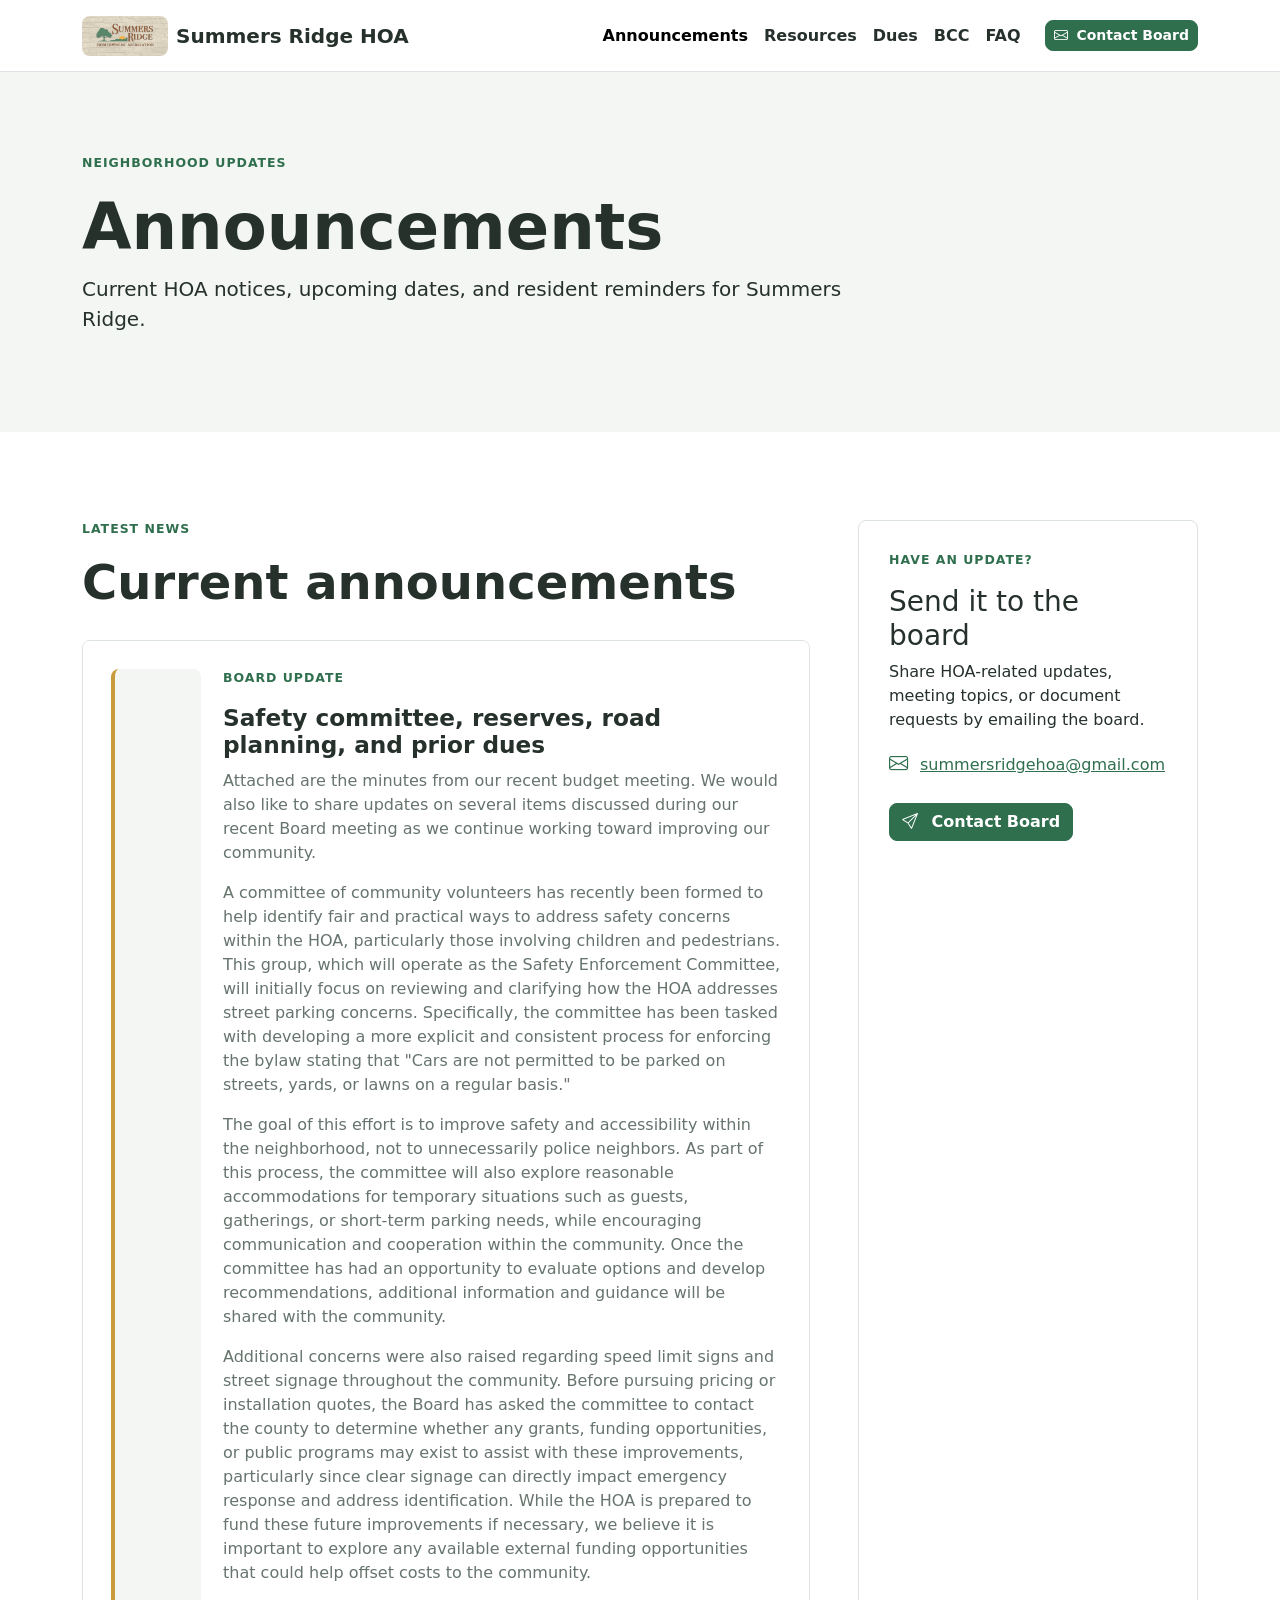
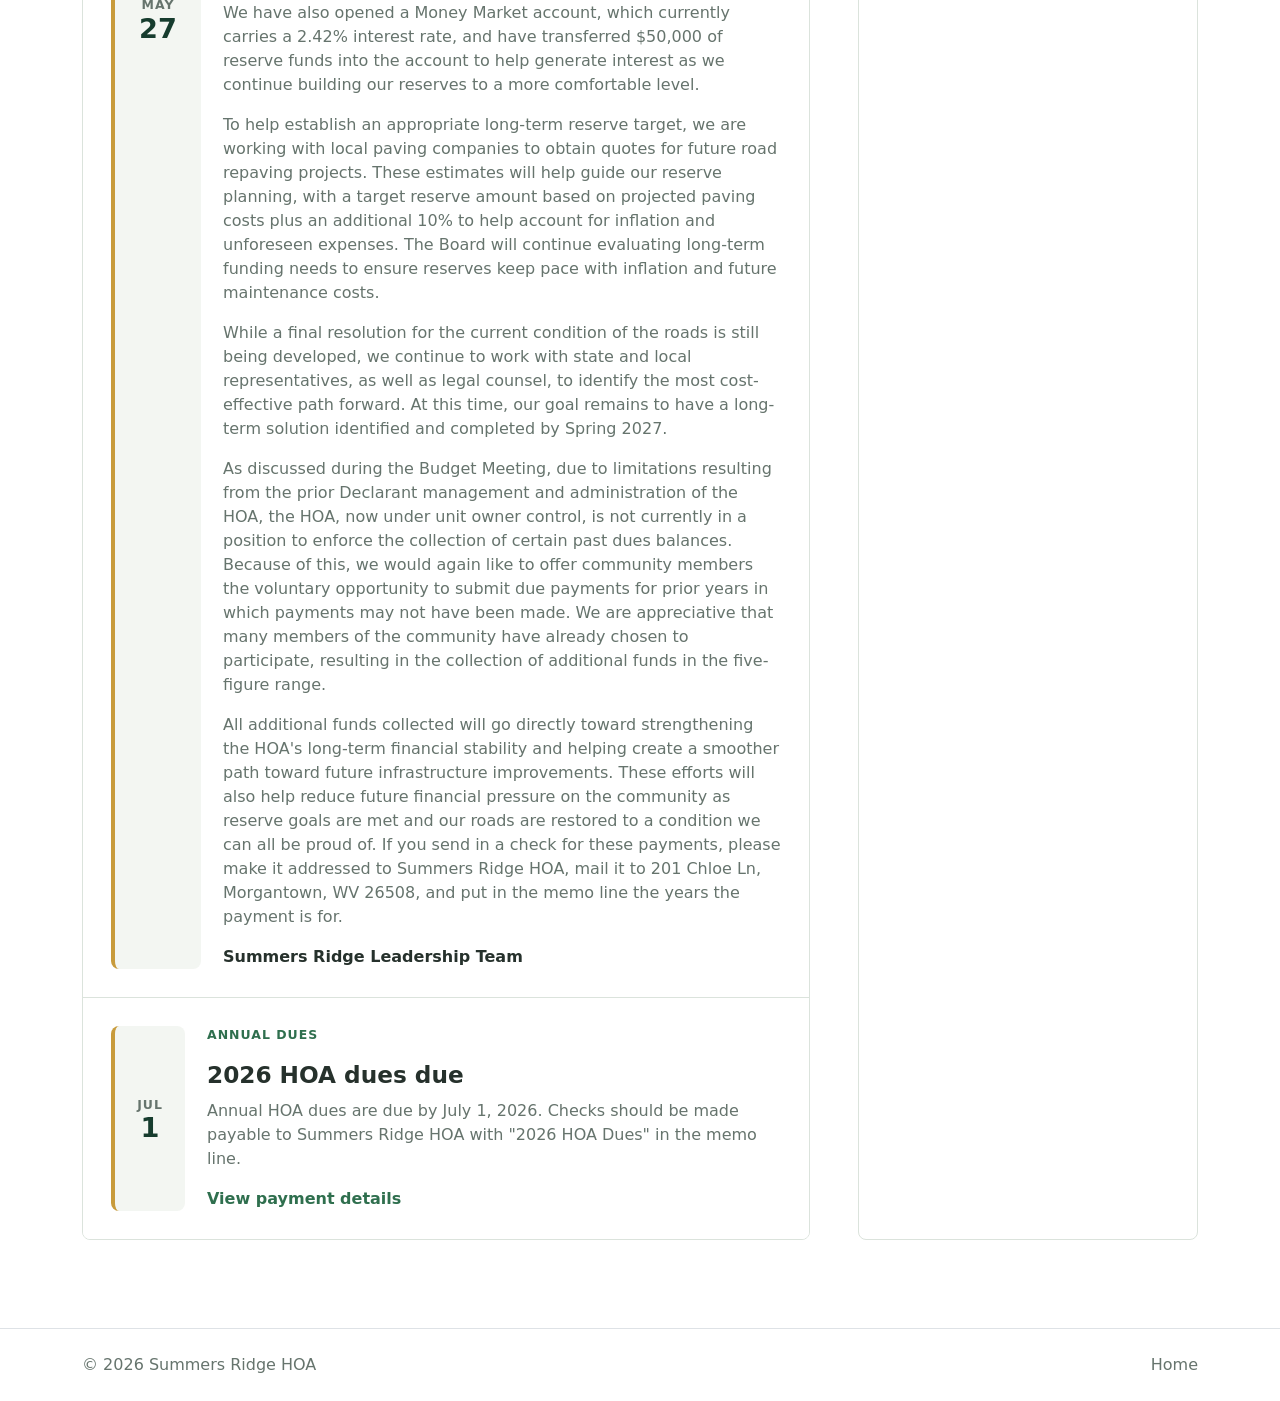
==== announcements.html @ 46149066 "Add announcements page" ====
<!doctype html>
<html lang="en">
  <head>
    <meta charset="utf-8">
    <meta name="viewport" content="width=device-width, initial-scale=1">
    <meta name="description" content="Announcements and community updates for Summers Ridge HOA residents.">
    <title>Announcements | Summers Ridge HOA</title>
    <link rel="preconnect" href="https://cdn.jsdelivr.net">
    <link href="https://cdn.jsdelivr.net/npm/bootstrap@5.3.3/dist/css/bootstrap.min.css" rel="stylesheet">
    <link href="https://cdn.jsdelivr.net/npm/bootstrap-icons@1.11.3/font/bootstrap-icons.css" rel="stylesheet">
    <link rel="icon" href="favicon.svg" type="image/svg+xml">
    <link href="styles.css" rel="stylesheet">
  </head>
  <body>
    <nav class="navbar navbar-expand-lg navbar-light bg-white border-bottom sticky-top">
      <div class="container">
        <a class="navbar-brand d-flex align-items-center gap-2 fw-semibold" href="index.html" aria-label="Summers Ridge HOA home">
          <img class="nav-logo" src="assets/summers-ridge-hoa-logo.jpg" alt="" aria-hidden="true">
          <span>Summers Ridge HOA</span>
        </a>
        <button class="navbar-toggler" type="button" data-bs-toggle="collapse" data-bs-target="#mainNav" aria-controls="mainNav" aria-expanded="false" aria-label="Toggle navigation">
          <span class="navbar-toggler-icon"></span>
        </button>
        <div class="collapse navbar-collapse" id="mainNav">
          <ul class="navbar-nav ms-auto align-items-lg-center">
            <li class="nav-item"><a class="nav-link active" aria-current="page" href="announcements.html">Announcements</a></li>
            <li class="nav-item"><a class="nav-link" href="index.html#resources">Resources</a></li>
            <li class="nav-item"><a class="nav-link" href="dues.html">Dues</a></li>
            <li class="nav-item"><a class="nav-link" href="bcc.html">BCC</a></li>
            <li class="nav-item"><a class="nav-link" href="faq.html">FAQ</a></li>
            <li class="nav-item ms-lg-3">
              <a class="btn btn-primary btn-sm" href="index.html#contact">
                <i class="bi bi-envelope me-1" aria-hidden="true"></i>
                Contact Board
              </a>
            </li>
          </ul>
        </div>
      </div>
    </nav>

    <main>
      <section class="page-hero bg-soft">
        <div class="container">
          <p class="eyebrow">Neighborhood Updates</p>
          <h1>Announcements</h1>
          <p class="lead">Current HOA notices, upcoming dates, and resident reminders for Summers Ridge.</p>
        </div>
      </section>

      <section class="section-pad">
        <div class="container">
          <div class="row g-5">
            <div class="col-lg-8">
              <div class="section-heading">
                <p class="eyebrow">Latest News</p>
                <h2>Current announcements</h2>
              </div>

              <div class="announcement-list">
                <article class="announcement-item announcement-item-featured">
                  <div class="announcement-date">
                    <span>May</span>
                    <strong>27</strong>
                  </div>
                  <div>
                    <p class="eyebrow">Board Update</p>
                    <h3>Safety committee, reserves, road planning, and prior dues</h3>
                    <p>Attached are the minutes from our recent budget meeting. We would also like to share updates on several items discussed during our recent Board meeting as we continue working toward improving our community.</p>

                    <p>A committee of community volunteers has recently been formed to help identify fair and practical ways to address safety concerns within the HOA, particularly those involving children and pedestrians. This group, which will operate as the Safety Enforcement Committee, will initially focus on reviewing and clarifying how the HOA addresses street parking concerns. Specifically, the committee has been tasked with developing a more explicit and consistent process for enforcing the bylaw stating that "Cars are not permitted to be parked on streets, yards, or lawns on a regular basis."</p>

                    <p>The goal of this effort is to improve safety and accessibility within the neighborhood, not to unnecessarily police neighbors. As part of this process, the committee will also explore reasonable accommodations for temporary situations such as guests, gatherings, or short-term parking needs, while encouraging communication and cooperation within the community. Once the committee has had an opportunity to evaluate options and develop recommendations, additional information and guidance will be shared with the community.</p>

                    <p>Additional concerns were also raised regarding speed limit signs and street signage throughout the community. Before pursuing pricing or installation quotes, the Board has asked the committee to contact the county to determine whether any grants, funding opportunities, or public programs may exist to assist with these improvements, particularly since clear signage can directly impact emergency response and address identification. While the HOA is prepared to fund these future improvements if necessary, we believe it is important to explore any available external funding opportunities that could help offset costs to the community.</p>

                    <p>We have also opened a Money Market account, which currently carries a 2.42% interest rate, and have transferred $50,000 of reserve funds into the account to help generate interest as we continue building our reserves to a more comfortable level.</p>

                    <p>To help establish an appropriate long-term reserve target, we are working with local paving companies to obtain quotes for future road repaving projects. These estimates will help guide our reserve planning, with a target reserve amount based on projected paving costs plus an additional 10% to help account for inflation and unforeseen expenses. The Board will continue evaluating long-term funding needs to ensure reserves keep pace with inflation and future maintenance costs.</p>

                    <p>While a final resolution for the current condition of the roads is still being developed, we continue to work with state and local representatives, as well as legal counsel, to identify the most cost-effective path forward. At this time, our goal remains to have a long-term solution identified and completed by Spring 2027.</p>

                    <p>As discussed during the Budget Meeting, due to limitations resulting from the prior Declarant management and administration of the HOA, the HOA, now under unit owner control, is not currently in a position to enforce the collection of certain past dues balances. Because of this, we would again like to offer community members the voluntary opportunity to submit due payments for prior years in which payments may not have been made. We are appreciative that many members of the community have already chosen to participate, resulting in the collection of additional funds in the five-figure range.</p>

                    <p>All additional funds collected will go directly toward strengthening the HOA's long-term financial stability and helping create a smoother path toward future infrastructure improvements. These efforts will also help reduce future financial pressure on the community as reserve goals are met and our roads are restored to a condition we can all be proud of. If you send in a check for these payments, please make it addressed to Summers Ridge HOA, mail it to 201 Chloe Ln, Morgantown, WV 26508, and put in the memo line the years the payment is for.</p>

                    <p class="announcement-signoff">Summers Ridge Leadership Team</p>
                  </div>
                </article>

                <article class="announcement-item">
                  <div class="announcement-date">
                    <span>Jul</span>
                    <strong>1</strong>
                  </div>
                  <div>
                    <p class="eyebrow">Annual Dues</p>
                    <h3>2026 HOA dues due</h3>
                    <p>Annual HOA dues are due by July 1, 2026. Checks should be made payable to Summers Ridge HOA with "2026 HOA Dues" in the memo line.</p>
                    <a href="dues.html">View payment details</a>
                  </div>
                </article>
              </div>
            </div>

            <div class="col-lg-4">
              <aside class="notice-panel h-100">
                <p class="eyebrow">Have an Update?</p>
                <h3>Send it to the board</h3>
                <p>Share HOA-related updates, meeting topics, or document requests by emailing the board.</p>
                <div class="contact-detail">
                  <i class="bi bi-envelope" aria-hidden="true"></i>
                  <a href="mailto:summersridgehoa@gmail.com">summersridgehoa@gmail.com</a>
                </div>
                <div class="button-row mt-4">
                  <a class="btn btn-primary" href="index.html#contact">
                    <i class="bi bi-send me-2" aria-hidden="true"></i>
                    Contact Board
                  </a>
                </div>
              </aside>
            </div>
          </div>
        </div>
      </section>
    </main>

    <footer class="site-footer py-4 border-top">
      <div class="container d-flex flex-column flex-md-row justify-content-between gap-2">
        <span>&copy; <span id="year"></span> Summers Ridge HOA</span>
        <span><a href="index.html">Home</a></span>
      </div>
    </footer>

    <script src="https://cdn.jsdelivr.net/npm/bootstrap@5.3.3/dist/js/bootstrap.bundle.min.js"></script>
    <script src="script.js"></script>
  </body>
</html>
---- styles.css ----
:root {
  --sr-green: #2f6f4e;
  --sr-green-dark: #163c2e;
  --sr-gold: #c89b3c;
  --sr-ink: #26312c;
  --sr-muted: #66746d;
  --sr-soft: #f3f6f2;
  --sr-line: #dbe3dc;
}

html {
  scroll-behavior: smooth;
}

body {
  color: var(--sr-ink);
  font-family: system-ui, -apple-system, BlinkMacSystemFont, "Segoe UI", sans-serif;
  overflow-x: hidden;
}

a {
  color: var(--sr-green);
}

.btn {
  border-radius: 8px;
  font-weight: 650;
}

.btn-primary {
  --bs-btn-bg: var(--sr-green);
  --bs-btn-border-color: var(--sr-green);
  --bs-btn-hover-bg: var(--sr-green-dark);
  --bs-btn-hover-border-color: var(--sr-green-dark);
  --bs-btn-active-bg: var(--sr-green-dark);
  --bs-btn-active-border-color: var(--sr-green-dark);
}

.btn-outline-primary {
  --bs-btn-color: var(--sr-green);
  --bs-btn-border-color: var(--sr-green);
  --bs-btn-hover-bg: var(--sr-green);
  --bs-btn-hover-border-color: var(--sr-green);
}

.navbar {
  min-height: 72px;
}

.navbar-brand {
  color: var(--sr-ink);
}

.brand-mark {
  align-items: center;
  background: var(--sr-green);
  border-radius: 8px;
  color: #fff;
  display: inline-flex;
  font-size: 0.9rem;
  height: 38px;
  justify-content: center;
  letter-spacing: 0;
  width: 38px;
}

.nav-logo {
  background: #eee8d7;
  border-radius: 8px;
  display: block;
  height: 40px;
  object-fit: cover;
  width: 86px;
}

.nav-link {
  color: var(--sr-ink);
  font-weight: 600;
}

.nav-link:hover,
.nav-link:focus {
  color: var(--sr-green);
}

.hero-section {
  min-height: 680px;
  overflow: hidden;
  position: relative;
}

.hero-media,
.hero-shade {
  inset: 0;
  position: absolute;
}

.hero-media {
  background-color: #eee8d7;
  background-image: url("assets/summers-ridge-hoa-logo.jpg");
  background-position: center;
  background-size: cover;
  transform: scale(1.01);
}

.hero-shade {
  background: linear-gradient(90deg, rgba(13, 35, 27, 0.9), rgba(13, 35, 27, 0.58) 52%, rgba(13, 35, 27, 0.2));
}

.hero-content {
  position: relative;
  z-index: 1;
}

.min-vh-75 {
  min-height: 680px;
}

.eyebrow {
  color: var(--sr-green);
  font-size: 0.78rem;
  font-weight: 800;
  letter-spacing: 0.08em;
  text-transform: uppercase;
}

.section-pad {
  padding: 88px 0;
}

.page-hero {
  padding: 82px 0;
}

.page-hero h1 {
  font-size: clamp(2.25rem, 5vw, 4rem);
  font-weight: 760;
}

.page-hero .lead {
  max-width: 760px;
}

.section-heading {
  margin-bottom: 28px;
  max-width: 720px;
}

.section-heading h2,
#contact h2 {
  font-size: clamp(2rem, 4vw, 3rem);
  font-weight: 750;
}

.bg-soft {
  background: var(--sr-soft);
}

.quick-link {
  align-items: center;
  border: 1px solid var(--sr-line);
  border-radius: 8px;
  color: var(--sr-ink);
  display: flex;
  gap: 14px;
  min-height: 92px;
  padding: 18px;
  text-decoration: none;
  transition: border-color 160ms ease, transform 160ms ease;
}

.quick-link:hover,
.quick-link:focus {
  border-color: var(--sr-green);
  color: var(--sr-ink);
  transform: translateY(-2px);
}

.quick-link i {
  align-items: center;
  background: rgba(47, 111, 78, 0.1);
  border-radius: 8px;
  color: var(--sr-green);
  display: inline-flex;
  flex: 0 0 46px;
  font-size: 1.35rem;
  height: 46px;
  justify-content: center;
}

.quick-link small,
.resource-row small {
  color: var(--sr-muted);
  display: block;
}

.info-card {
  background: #fff;
  border: 1px solid var(--sr-line);
  border-radius: 8px;
  padding: 26px;
  position: relative;
}

.info-card h3 {
  font-size: 1.35rem;
  font-weight: 740;
}

.info-card p {
  color: var(--sr-muted);
}

.info-card a {
  font-weight: 700;
  text-decoration: none;
}

.card-date {
  color: var(--sr-gold);
  font-weight: 800;
  margin-bottom: 16px;
}

.announcement-list {
  border: 1px solid var(--sr-line);
  border-radius: 8px;
  overflow: hidden;
}

.announcement-item {
  background: #fff;
  border-bottom: 1px solid var(--sr-line);
  display: grid;
  gap: 22px;
  grid-template-columns: 74px 1fr;
  padding: 28px;
}

.announcement-item:last-child {
  border-bottom: 0;
}

.announcement-item h3 {
  font-size: 1.45rem;
  font-weight: 750;
  margin-bottom: 10px;
}

.announcement-item p:not(.eyebrow) {
  color: var(--sr-muted);
}

.announcement-item a {
  font-weight: 700;
  text-decoration: none;
}

.announcement-item-featured {
  grid-template-columns: 90px 1fr;
}

.announcement-item-featured p:not(.eyebrow) {
  margin-bottom: 1rem;
}

.announcement-signoff {
  color: var(--sr-ink) !important;
  font-weight: 750;
  margin-bottom: 0 !important;
}

.announcement-date {
  align-items: center;
  background: var(--sr-soft);
  border-left: 4px solid var(--sr-gold);
  border-radius: 8px;
  display: flex;
  flex-direction: column;
  justify-content: center;
  min-height: 74px;
  text-align: center;
}

.announcement-date span {
  color: var(--sr-muted);
  font-size: 0.78rem;
  font-weight: 800;
  letter-spacing: 0.08em;
  text-transform: uppercase;
}

.announcement-date strong {
  color: var(--sr-green-dark);
  font-size: 1.7rem;
  line-height: 1;
}

.resource-list {
  background: #fff;
  border: 1px solid var(--sr-line);
  border-radius: 8px;
  overflow: hidden;
}

.resource-row {
  align-items: center;
  border-bottom: 1px solid var(--sr-line);
  color: var(--sr-ink);
  display: grid;
  gap: 16px;
  grid-template-columns: 42px 1fr 22px;
  padding: 20px;
  text-decoration: none;
}

.resource-row:last-child {
  border-bottom: 0;
}

.resource-row:hover,
.resource-row:focus {
  background: rgba(47, 111, 78, 0.06);
  color: var(--sr-ink);
}

.resource-row > i:first-child {
  color: var(--sr-green);
  font-size: 1.5rem;
}

.resource-emoji {
  align-items: center;
  display: inline-flex;
  font-size: 1.45rem;
  height: 42px;
  justify-content: center;
  width: 42px;
}

.notice-panel,
.contact-form,
.thank-you-card {
  background: #fff;
  border: 1px solid var(--sr-line);
  border-radius: 8px;
  padding: 30px;
}

.button-row {
  display: flex;
  flex-wrap: wrap;
  gap: 12px;
}

.contact-detail {
  align-items: center;
  display: flex;
  gap: 12px;
  margin-top: 18px;
}

.contact-detail i {
  color: var(--sr-green);
  font-size: 1.2rem;
}

.contact-section {
  background: var(--sr-green-dark);
  color: #fff;
}

.contact-section .eyebrow {
  color: var(--sr-gold);
}

.contact-section .lead,
.contact-section .contact-detail span {
  color: rgba(255, 255, 255, 0.82);
}

.contact-section a {
  color: #fff;
}

.contact-section .contact-detail i {
  color: var(--sr-gold);
}

.contact-section .contact-form {
  background: rgba(255, 255, 255, 0.98);
  color: var(--sr-ink);
}

.dues-invoice {
  border: 1px solid var(--sr-line);
  border-radius: 8px;
  padding: 32px;
}

.dues-invoice h2 {
  font-size: 1.45rem;
  font-weight: 750;
  margin: 28px 0 18px;
}

.invoice-details {
  display: grid;
  gap: 12px;
  margin-bottom: 24px;
}

.invoice-details > div {
  background: var(--sr-soft);
  border-left: 4px solid var(--sr-gold);
  border-radius: 8px;
  padding: 16px 18px;
}

.invoice-details dt {
  font-weight: 750;
}

.invoice-details dd {
  color: var(--sr-muted);
  margin-bottom: 0;
}

.form-control,
.form-select {
  border-color: var(--sr-line);
  border-radius: 8px;
  min-height: 48px;
}

.form-control:focus,
.form-select:focus {
  border-color: var(--sr-green);
  box-shadow: 0 0 0 0.25rem rgba(47, 111, 78, 0.18);
}

textarea.form-control {
  min-height: 150px;
}

.site-footer {
  color: var(--sr-muted);
}

.site-footer a {
  color: var(--sr-muted);
  text-decoration: none;
}

.site-footer a:hover,
.site-footer a:focus {
  color: var(--sr-green);
}

.faq-sidebar {
  background: #fff;
  border: 1px solid var(--sr-line);
  border-radius: 8px;
  padding: 26px;
  position: sticky;
  top: 96px;
}

.faq-sidebar h2 {
  font-size: 1.2rem;
  font-weight: 750;
  margin-bottom: 18px;
}

.faq-sidebar a {
  align-items: center;
  border-top: 1px solid var(--sr-line);
  color: var(--sr-ink);
  display: flex;
  gap: 12px;
  padding: 14px 0;
  text-decoration: none;
}

.faq-sidebar a span {
  display: grid;
}

.faq-sidebar a small {
  color: var(--sr-muted);
  overflow-wrap: anywhere;
}

.faq-sidebar a:last-child {
  padding-bottom: 0;
}

.faq-sidebar i {
  color: var(--sr-green);
  font-size: 1.15rem;
}

.faq-accordion {
  border: 1px solid var(--sr-line);
  border-radius: 8px;
  overflow: hidden;
}

.faq-accordion .accordion-item {
  border-color: var(--sr-line);
}

.faq-accordion .accordion-button {
  color: var(--sr-ink);
  font-weight: 750;
  line-height: 1.35;
}

.faq-accordion .accordion-button:not(.collapsed) {
  background: var(--sr-soft);
  box-shadow: none;
  color: var(--sr-green-dark);
}

.faq-accordion .accordion-button:focus {
  border-color: var(--sr-green);
  box-shadow: 0 0 0 0.25rem rgba(47, 111, 78, 0.18);
}

.faq-accordion blockquote {
  background: var(--sr-soft);
  border-left: 4px solid var(--sr-gold);
  border-radius: 8px;
  color: var(--sr-ink);
  margin: 18px 0;
  padding: 16px 18px;
}

.faq-accordion cite {
  color: var(--sr-muted);
  display: block;
  font-size: 0.92rem;
  font-style: normal;
  margin-top: 8px;
}

.faq-accordion h3 {
  font-size: 1.15rem;
  font-weight: 750;
  margin: 22px 0 14px;
}

.mini-list {
  background: var(--sr-soft);
  border-radius: 8px;
  padding: 18px;
}

.mini-list h4 {
  font-size: 1rem;
  font-weight: 750;
}

.mini-list ul {
  margin-bottom: 0;
  padding-left: 1.15rem;
}

.thank-you-page {
  background: var(--sr-soft);
}

.thank-you-card {
  max-width: 560px;
}

.thank-you-icon {
  align-items: center;
  background: var(--sr-green);
  border-radius: 50%;
  color: #fff;
  display: flex;
  font-size: 2rem;
  height: 72px;
  justify-content: center;
  width: 72px;
}

@media (max-width: 767.98px) {
  .row {
    margin-left: 0;
    margin-right: 0;
  }

  .hero-section,
  .min-vh-75 {
    min-height: 620px;
  }

  .hero-shade {
    background: rgba(13, 35, 27, 0.72);
  }

  .hero-media {
    transform: none;
  }

  .section-pad {
    padding: 62px 0;
  }

  .page-hero {
    padding: 54px 0;
  }

  .faq-sidebar {
    position: static;
  }

  .display-4 {
    font-size: 2.45rem;
  }

  .nav-logo {
    height: 36px;
    width: 76px;
  }

  .quick-link {
    min-height: auto;
  }

  .resource-row {
    grid-template-columns: 36px 1fr;
  }

  .resource-row > i:last-child {
    display: none;
  }

  .announcement-item {
    grid-template-columns: 1fr;
  }

  .announcement-date {
    align-items: flex-start;
    flex-direction: row;
    gap: 8px;
    justify-content: flex-start;
    min-height: auto;
    padding: 14px 16px;
    text-align: left;
  }
}
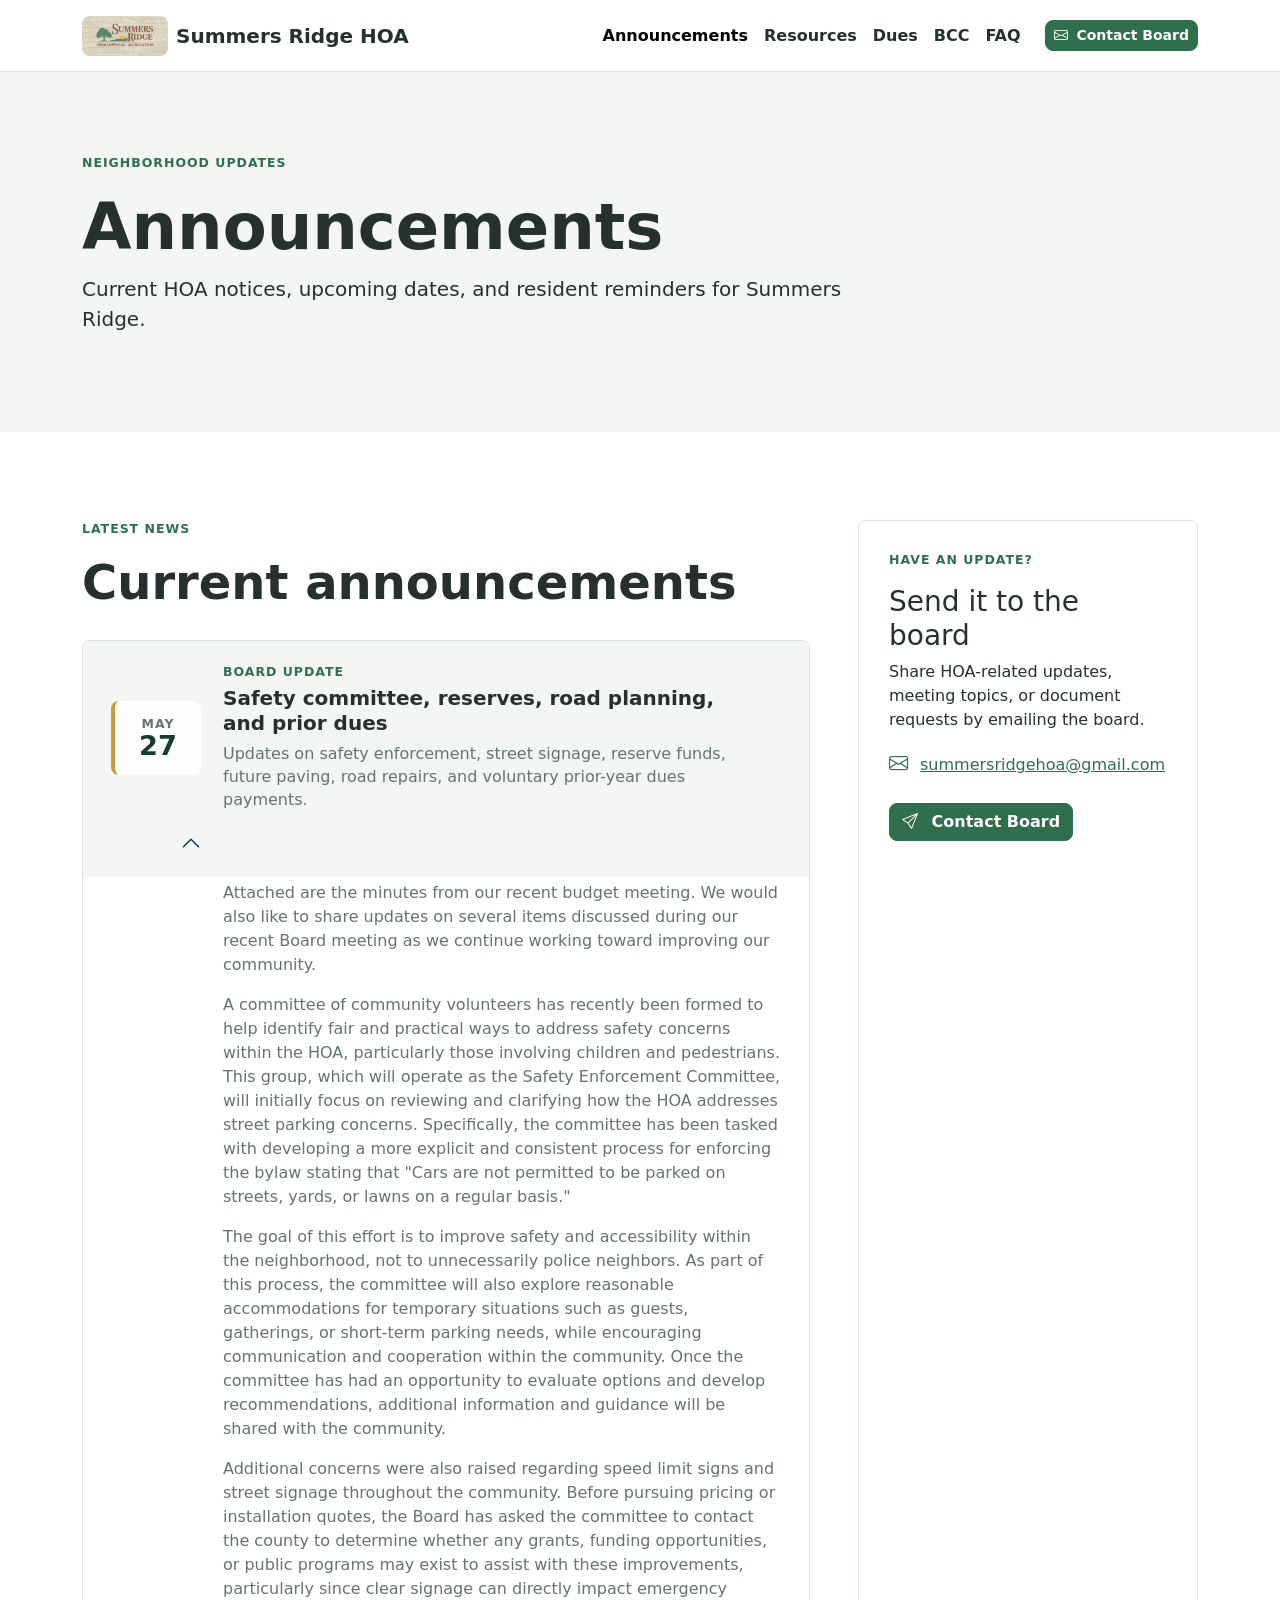
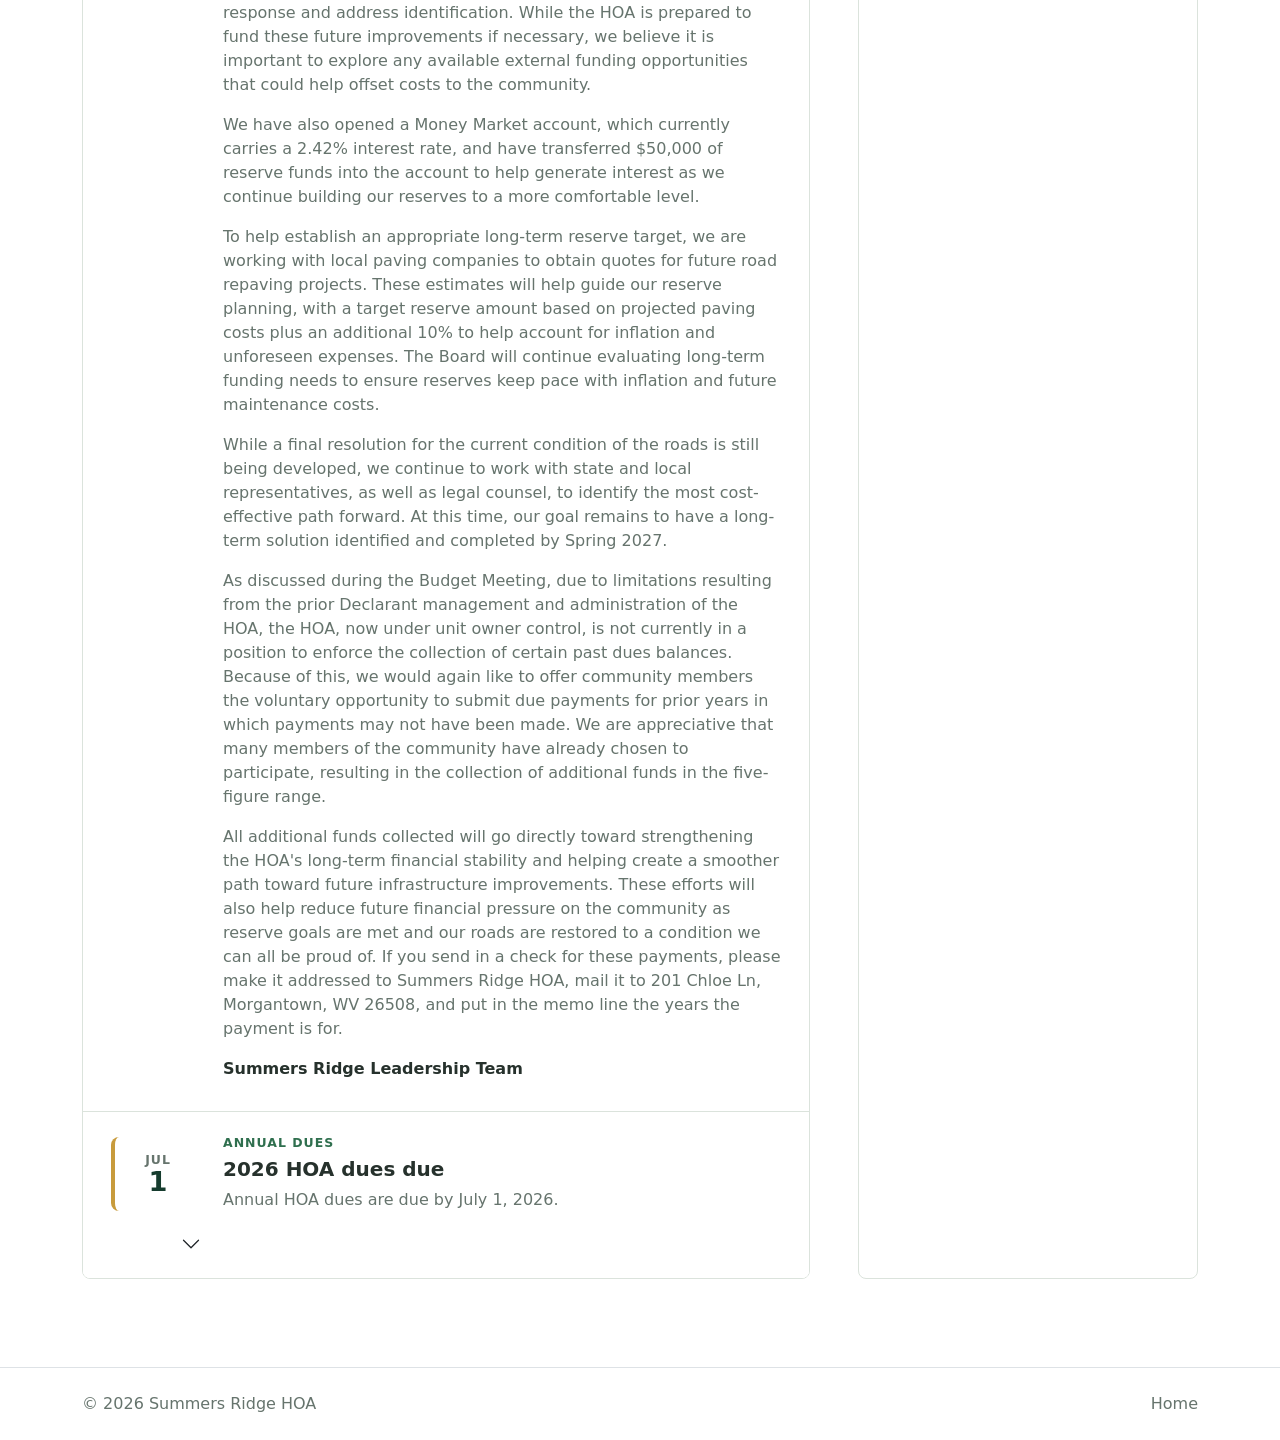
==== commit bfc175a4: "Make announcements collapsible" ====
--- a/announcements.html
+++ b/announcements.html
@@ -57,47 +57,65 @@
                 <h2>Current announcements</h2>
               </div>
 
-              <div class="announcement-list">
-                <article class="announcement-item announcement-item-featured">
-                  <div class="announcement-date">
-                    <span>May</span>
-                    <strong>27</strong>
-                  </div>
-                  <div>
-                    <p class="eyebrow">Board Update</p>
-                    <h3>Safety committee, reserves, road planning, and prior dues</h3>
-                    <p>Attached are the minutes from our recent budget meeting. We would also like to share updates on several items discussed during our recent Board meeting as we continue working toward improving our community.</p>
+              <div class="announcement-list accordion" id="announcementsAccordion">
+                <article class="announcement-item accordion-item">
+                  <h3 class="accordion-header" id="announcement-board-update-heading">
+                    <button class="announcement-button accordion-button" type="button" data-bs-toggle="collapse" data-bs-target="#announcement-board-update" aria-expanded="true" aria-controls="announcement-board-update">
+                      <span class="announcement-date" aria-hidden="true">
+                        <span>May</span>
+                        <strong>27</strong>
+                      </span>
+                      <span class="announcement-summary">
+                        <span class="eyebrow">Board Update</span>
+                        <span class="announcement-title">Safety committee, reserves, road planning, and prior dues</span>
+                        <span class="announcement-preview">Updates on safety enforcement, street signage, reserve funds, future paving, road repairs, and voluntary prior-year dues payments.</span>
+                      </span>
+                    </button>
+                  </h3>
+                  <div id="announcement-board-update" class="accordion-collapse collapse show" aria-labelledby="announcement-board-update-heading" data-bs-parent="#announcementsAccordion">
+                    <div class="accordion-body announcement-body">
+                      <p>Attached are the minutes from our recent budget meeting. We would also like to share updates on several items discussed during our recent Board meeting as we continue working toward improving our community.</p>
 
-                    <p>A committee of community volunteers has recently been formed to help identify fair and practical ways to address safety concerns within the HOA, particularly those involving children and pedestrians. This group, which will operate as the Safety Enforcement Committee, will initially focus on reviewing and clarifying how the HOA addresses street parking concerns. Specifically, the committee has been tasked with developing a more explicit and consistent process for enforcing the bylaw stating that "Cars are not permitted to be parked on streets, yards, or lawns on a regular basis."</p>
+                      <p>A committee of community volunteers has recently been formed to help identify fair and practical ways to address safety concerns within the HOA, particularly those involving children and pedestrians. This group, which will operate as the Safety Enforcement Committee, will initially focus on reviewing and clarifying how the HOA addresses street parking concerns. Specifically, the committee has been tasked with developing a more explicit and consistent process for enforcing the bylaw stating that "Cars are not permitted to be parked on streets, yards, or lawns on a regular basis."</p>
 
-                    <p>The goal of this effort is to improve safety and accessibility within the neighborhood, not to unnecessarily police neighbors. As part of this process, the committee will also explore reasonable accommodations for temporary situations such as guests, gatherings, or short-term parking needs, while encouraging communication and cooperation within the community. Once the committee has had an opportunity to evaluate options and develop recommendations, additional information and guidance will be shared with the community.</p>
+                      <p>The goal of this effort is to improve safety and accessibility within the neighborhood, not to unnecessarily police neighbors. As part of this process, the committee will also explore reasonable accommodations for temporary situations such as guests, gatherings, or short-term parking needs, while encouraging communication and cooperation within the community. Once the committee has had an opportunity to evaluate options and develop recommendations, additional information and guidance will be shared with the community.</p>
 
-                    <p>Additional concerns were also raised regarding speed limit signs and street signage throughout the community. Before pursuing pricing or installation quotes, the Board has asked the committee to contact the county to determine whether any grants, funding opportunities, or public programs may exist to assist with these improvements, particularly since clear signage can directly impact emergency response and address identification. While the HOA is prepared to fund these future improvements if necessary, we believe it is important to explore any available external funding opportunities that could help offset costs to the community.</p>
+                      <p>Additional concerns were also raised regarding speed limit signs and street signage throughout the community. Before pursuing pricing or installation quotes, the Board has asked the committee to contact the county to determine whether any grants, funding opportunities, or public programs may exist to assist with these improvements, particularly since clear signage can directly impact emergency response and address identification. While the HOA is prepared to fund these future improvements if necessary, we believe it is important to explore any available external funding opportunities that could help offset costs to the community.</p>
 
-                    <p>We have also opened a Money Market account, which currently carries a 2.42% interest rate, and have transferred $50,000 of reserve funds into the account to help generate interest as we continue building our reserves to a more comfortable level.</p>
+                      <p>We have also opened a Money Market account, which currently carries a 2.42% interest rate, and have transferred $50,000 of reserve funds into the account to help generate interest as we continue building our reserves to a more comfortable level.</p>
 
-                    <p>To help establish an appropriate long-term reserve target, we are working with local paving companies to obtain quotes for future road repaving projects. These estimates will help guide our reserve planning, with a target reserve amount based on projected paving costs plus an additional 10% to help account for inflation and unforeseen expenses. The Board will continue evaluating long-term funding needs to ensure reserves keep pace with inflation and future maintenance costs.</p>
+                      <p>To help establish an appropriate long-term reserve target, we are working with local paving companies to obtain quotes for future road repaving projects. These estimates will help guide our reserve planning, with a target reserve amount based on projected paving costs plus an additional 10% to help account for inflation and unforeseen expenses. The Board will continue evaluating long-term funding needs to ensure reserves keep pace with inflation and future maintenance costs.</p>
 
-                    <p>While a final resolution for the current condition of the roads is still being developed, we continue to work with state and local representatives, as well as legal counsel, to identify the most cost-effective path forward. At this time, our goal remains to have a long-term solution identified and completed by Spring 2027.</p>
+                      <p>While a final resolution for the current condition of the roads is still being developed, we continue to work with state and local representatives, as well as legal counsel, to identify the most cost-effective path forward. At this time, our goal remains to have a long-term solution identified and completed by Spring 2027.</p>
 
-                    <p>As discussed during the Budget Meeting, due to limitations resulting from the prior Declarant management and administration of the HOA, the HOA, now under unit owner control, is not currently in a position to enforce the collection of certain past dues balances. Because of this, we would again like to offer community members the voluntary opportunity to submit due payments for prior years in which payments may not have been made. We are appreciative that many members of the community have already chosen to participate, resulting in the collection of additional funds in the five-figure range.</p>
+                      <p>As discussed during the Budget Meeting, due to limitations resulting from the prior Declarant management and administration of the HOA, the HOA, now under unit owner control, is not currently in a position to enforce the collection of certain past dues balances. Because of this, we would again like to offer community members the voluntary opportunity to submit due payments for prior years in which payments may not have been made. We are appreciative that many members of the community have already chosen to participate, resulting in the collection of additional funds in the five-figure range.</p>
 
-                    <p>All additional funds collected will go directly toward strengthening the HOA's long-term financial stability and helping create a smoother path toward future infrastructure improvements. These efforts will also help reduce future financial pressure on the community as reserve goals are met and our roads are restored to a condition we can all be proud of. If you send in a check for these payments, please make it addressed to Summers Ridge HOA, mail it to 201 Chloe Ln, Morgantown, WV 26508, and put in the memo line the years the payment is for.</p>
+                      <p>All additional funds collected will go directly toward strengthening the HOA's long-term financial stability and helping create a smoother path toward future infrastructure improvements. These efforts will also help reduce future financial pressure on the community as reserve goals are met and our roads are restored to a condition we can all be proud of. If you send in a check for these payments, please make it addressed to Summers Ridge HOA, mail it to 201 Chloe Ln, Morgantown, WV 26508, and put in the memo line the years the payment is for.</p>
 
-                    <p class="announcement-signoff">Summers Ridge Leadership Team</p>
+                      <p class="announcement-signoff">Summers Ridge Leadership Team</p>
+                    </div>
                   </div>
                 </article>
 
-                <article class="announcement-item">
-                  <div class="announcement-date">
-                    <span>Jul</span>
-                    <strong>1</strong>
-                  </div>
-                  <div>
-                    <p class="eyebrow">Annual Dues</p>
-                    <h3>2026 HOA dues due</h3>
-                    <p>Annual HOA dues are due by July 1, 2026. Checks should be made payable to Summers Ridge HOA with "2026 HOA Dues" in the memo line.</p>
-                    <a href="dues.html">View payment details</a>
+                <article class="announcement-item accordion-item">
+                  <h3 class="accordion-header" id="announcement-dues-heading">
+                    <button class="announcement-button accordion-button collapsed" type="button" data-bs-toggle="collapse" data-bs-target="#announcement-dues" aria-expanded="false" aria-controls="announcement-dues">
+                      <span class="announcement-date" aria-hidden="true">
+                        <span>Jul</span>
+                        <strong>1</strong>
+                      </span>
+                      <span class="announcement-summary">
+                        <span class="eyebrow">Annual Dues</span>
+                        <span class="announcement-title">2026 HOA dues due</span>
+                        <span class="announcement-preview">Annual HOA dues are due by July 1, 2026.</span>
+                      </span>
+                    </button>
+                  </h3>
+                  <div id="announcement-dues" class="accordion-collapse collapse" aria-labelledby="announcement-dues-heading" data-bs-parent="#announcementsAccordion">
+                    <div class="accordion-body announcement-body">
+                      <p>Annual HOA dues are due by July 1, 2026. Checks should be made payable to Summers Ridge HOA with "2026 HOA Dues" in the memo line.</p>
+                      <a href="dues.html">View payment details</a>
+                    </div>
                   </div>
                 </article>
               </div>
--- a/styles.css
+++ b/styles.css
@@ -228,42 +228,70 @@
   overflow: hidden;
 }
 
-.announcement-item {
+.announcement-list .accordion-item {
+  border: 0;
+  border-bottom: 1px solid var(--sr-line);
+}
+
+.announcement-list .accordion-item:last-child {
+  border-bottom: 0;
+}
+
+.announcement-button {
+  align-items: center;
   background: #fff;
-  border-bottom: 1px solid var(--sr-line);
+  color: var(--sr-ink);
   display: grid;
   gap: 22px;
-  grid-template-columns: 74px 1fr;
-  padding: 28px;
-}
-
-.announcement-item:last-child {
-  border-bottom: 0;
-}
-
-.announcement-item h3 {
-  font-size: 1.45rem;
-  font-weight: 750;
-  margin-bottom: 10px;
-}
-
-.announcement-item p:not(.eyebrow) {
-  color: var(--sr-muted);
-}
-
-.announcement-item a {
+  grid-template-columns: 90px 1fr;
+  padding: 24px 28px;
+}
+
+.announcement-button:not(.collapsed) {
+  background: var(--sr-soft);
+  box-shadow: none;
+  color: var(--sr-ink);
+}
+
+.announcement-button:focus {
+  border-color: var(--sr-green);
+  box-shadow: 0 0 0 0.25rem rgba(47, 111, 78, 0.18);
+}
+
+.announcement-summary {
+  display: grid;
+  gap: 6px;
+  padding-right: 18px;
+  text-align: left;
+}
+
+.announcement-title {
+  color: var(--sr-ink);
+  font-size: 1.25rem;
+  font-weight: 750;
+  line-height: 1.25;
+}
+
+.announcement-preview {
+  color: var(--sr-muted);
+  font-size: 1rem;
+  font-weight: 400;
+  line-height: 1.45;
+}
+
+.announcement-body {
+  padding: 4px 28px 30px 140px;
+}
+
+.announcement-body p {
+  color: var(--sr-muted);
+}
+
+.announcement-body a {
   font-weight: 700;
   text-decoration: none;
 }
 
-.announcement-item-featured {
-  grid-template-columns: 90px 1fr;
-}
-
-.announcement-item-featured p:not(.eyebrow) {
-  margin-bottom: 1rem;
-}
-
 .announcement-signoff {
   color: var(--sr-ink) !important;
   font-weight: 750;
@@ -272,7 +300,7 @@
 
 .announcement-date {
   align-items: center;
-  background: var(--sr-soft);
+  background: #fff;
   border-left: 4px solid var(--sr-gold);
   border-radius: 8px;
   display: flex;
@@ -280,6 +308,10 @@
   justify-content: center;
   min-height: 74px;
   text-align: center;
+}
+
+.announcement-button:not(.collapsed) .announcement-date {
+  background: rgba(255, 255, 255, 0.78);
 }
 
 .announcement-date span {
@@ -638,8 +670,18 @@
     display: none;
   }
 
-  .announcement-item {
+  .announcement-button {
+    gap: 14px;
     grid-template-columns: 1fr;
+    padding: 20px;
+  }
+
+  .announcement-summary {
+    padding-right: 0;
+  }
+
+  .announcement-body {
+    padding: 0 20px 24px;
   }
 
   .announcement-date {
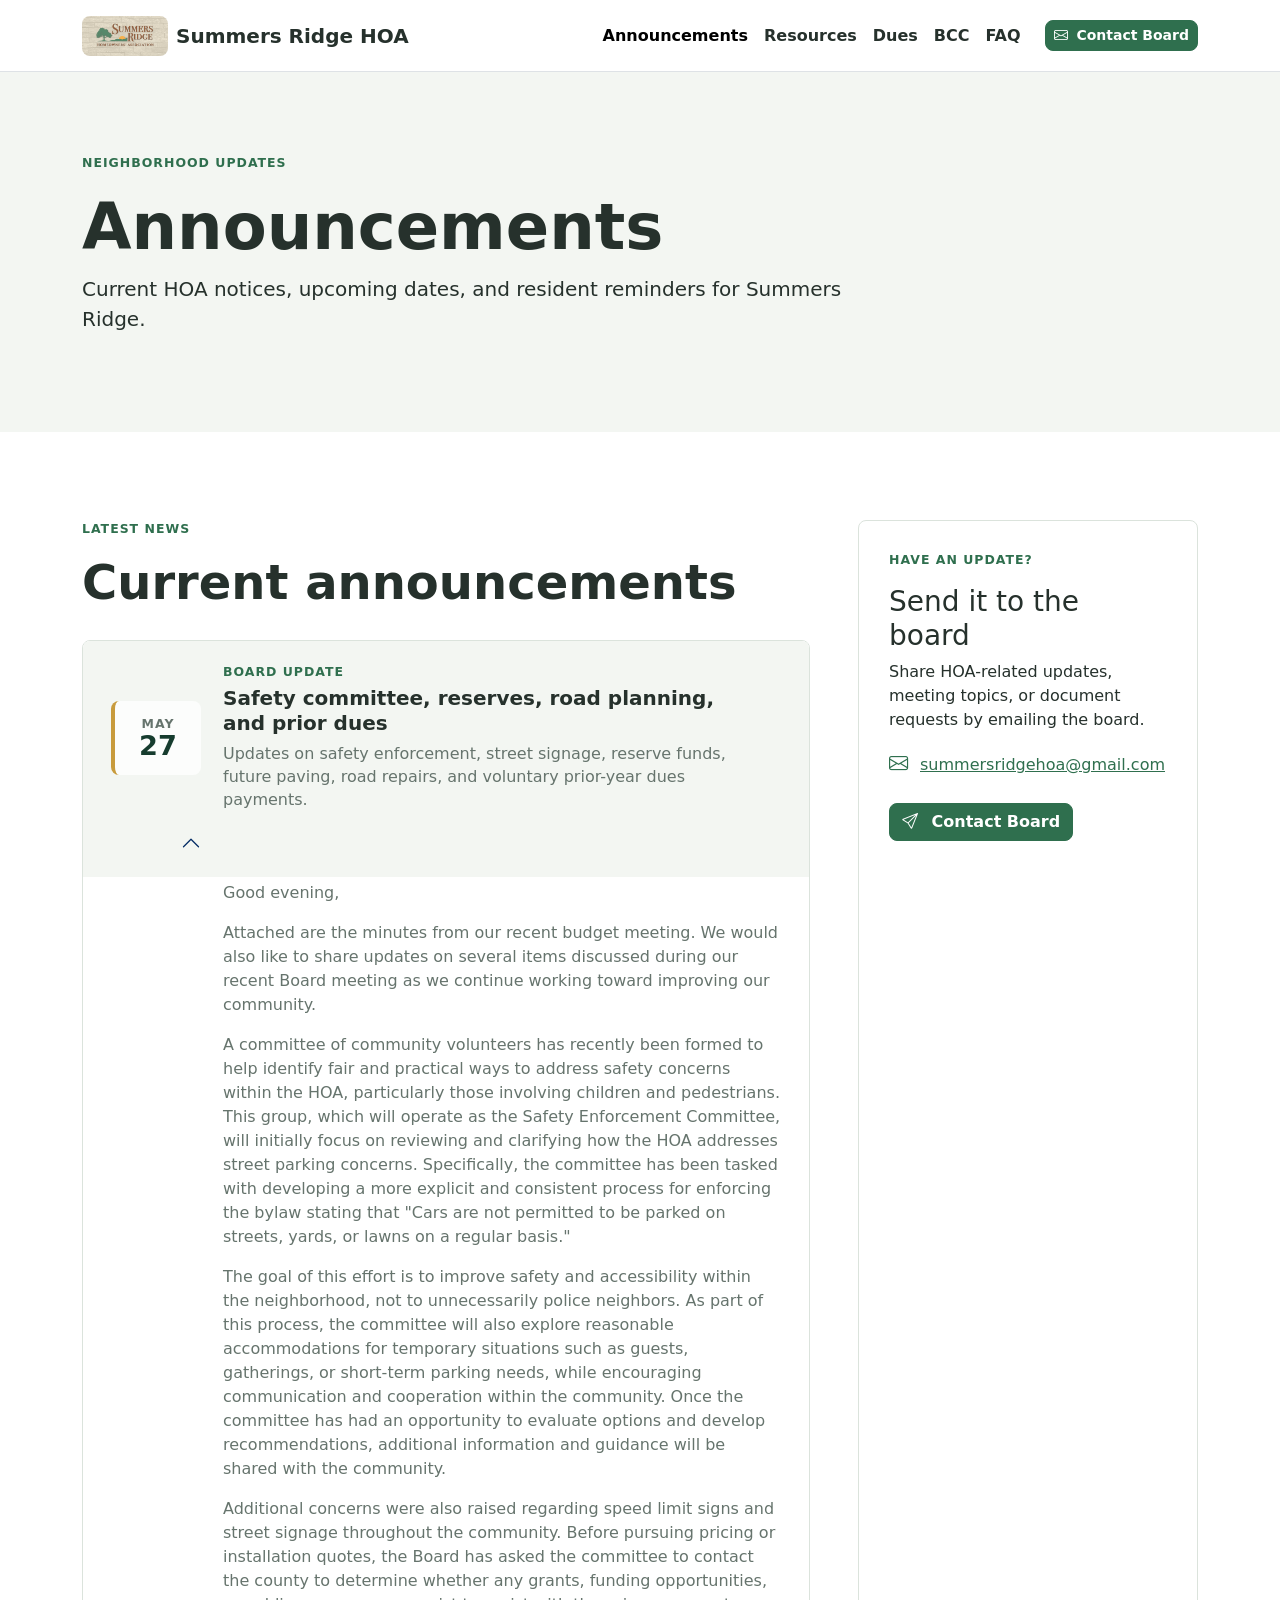
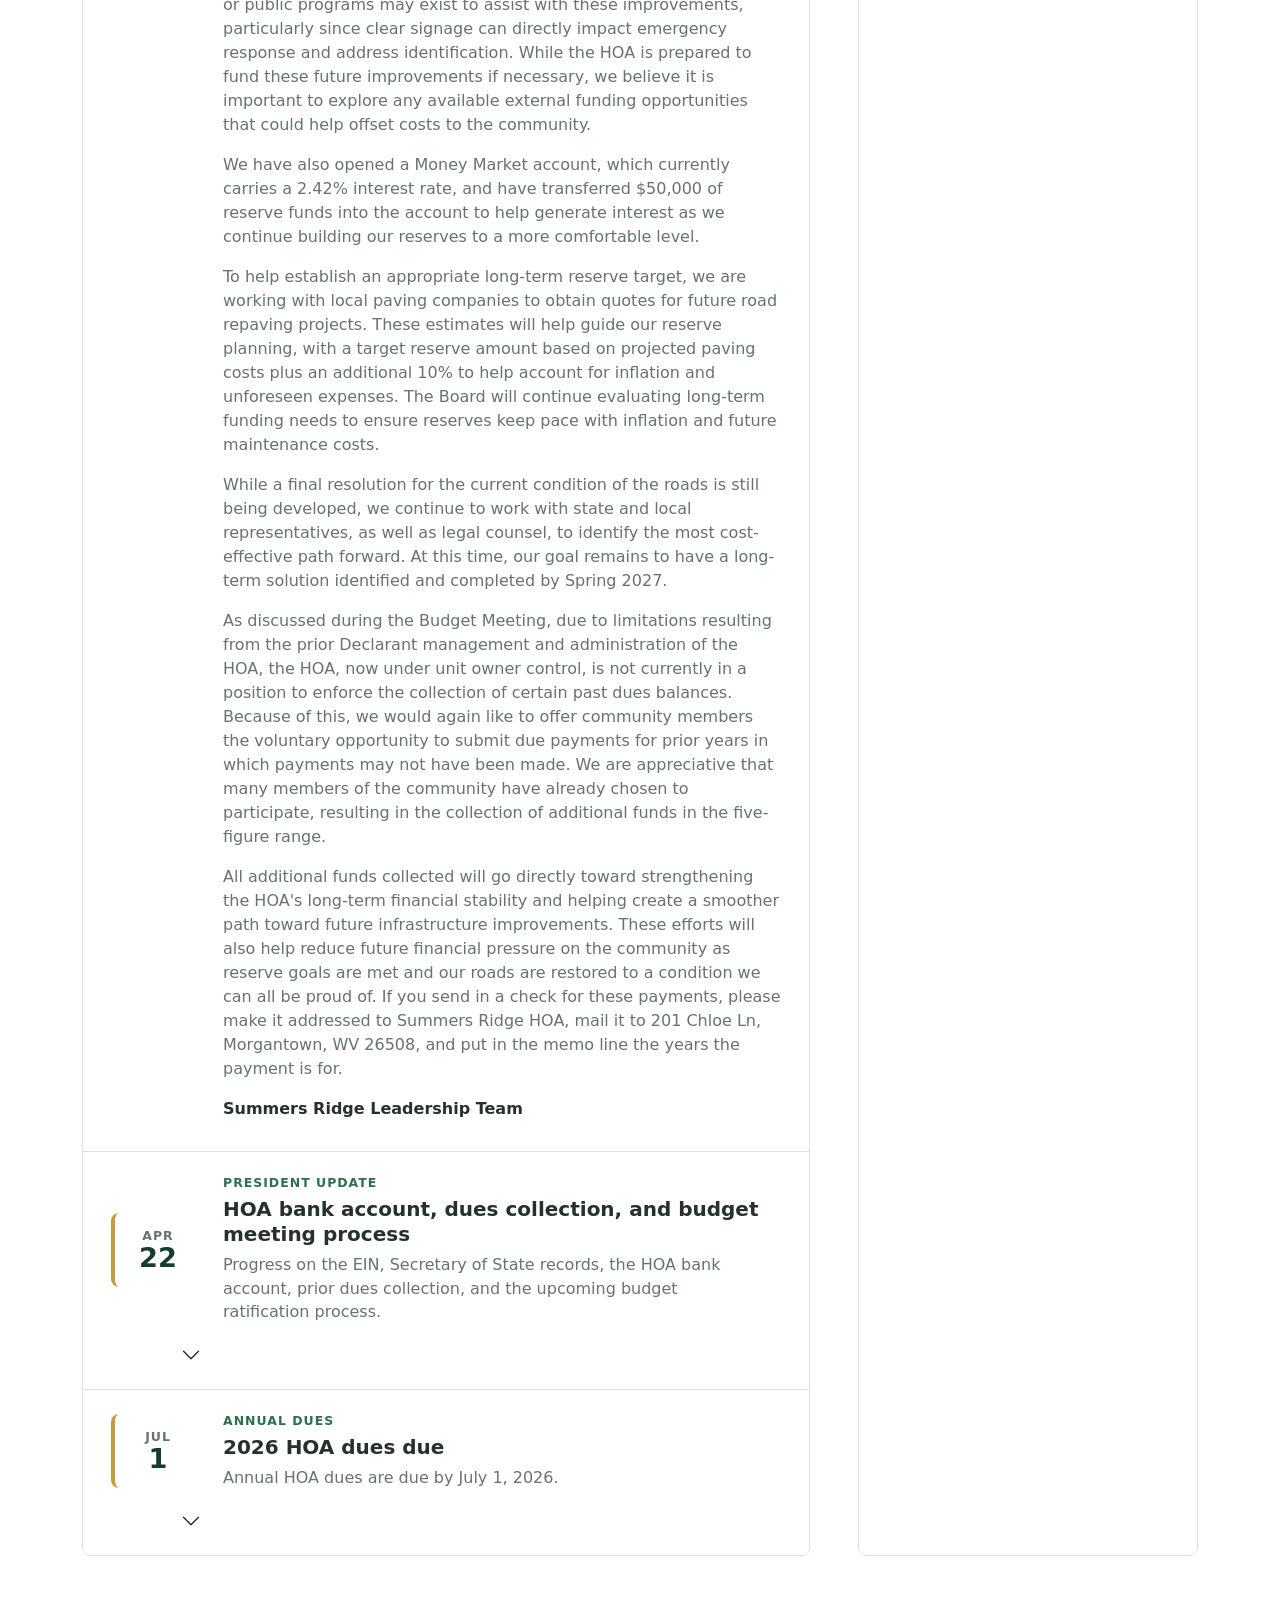
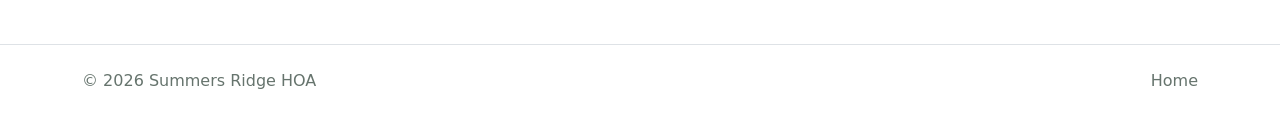
==== commit a8f66408: "Add April president update" ====
--- a/announcements.html
+++ b/announcements.html
@@ -74,6 +74,8 @@
                   </h3>
                   <div id="announcement-board-update" class="accordion-collapse collapse show" aria-labelledby="announcement-board-update-heading" data-bs-parent="#announcementsAccordion">
                     <div class="accordion-body announcement-body">
+                      <p>Good evening,</p>
+
                       <p>Attached are the minutes from our recent budget meeting. We would also like to share updates on several items discussed during our recent Board meeting as we continue working toward improving our community.</p>
 
                       <p>A committee of community volunteers has recently been formed to help identify fair and practical ways to address safety concerns within the HOA, particularly those involving children and pedestrians. This group, which will operate as the Safety Enforcement Committee, will initially focus on reviewing and clarifying how the HOA addresses street parking concerns. Specifically, the committee has been tasked with developing a more explicit and consistent process for enforcing the bylaw stating that "Cars are not permitted to be parked on streets, yards, or lawns on a regular basis."</p>
@@ -93,6 +95,45 @@
                       <p>All additional funds collected will go directly toward strengthening the HOA's long-term financial stability and helping create a smoother path toward future infrastructure improvements. These efforts will also help reduce future financial pressure on the community as reserve goals are met and our roads are restored to a condition we can all be proud of. If you send in a check for these payments, please make it addressed to Summers Ridge HOA, mail it to 201 Chloe Ln, Morgantown, WV 26508, and put in the memo line the years the payment is for.</p>
 
                       <p class="announcement-signoff">Summers Ridge Leadership Team</p>
+                    </div>
+                  </div>
+                </article>
+
+                <article class="announcement-item accordion-item">
+                  <h3 class="accordion-header" id="announcement-april-bank-budget-heading">
+                    <button class="announcement-button accordion-button collapsed" type="button" data-bs-toggle="collapse" data-bs-target="#announcement-april-bank-budget" aria-expanded="false" aria-controls="announcement-april-bank-budget">
+                      <span class="announcement-date" aria-hidden="true">
+                        <span>Apr</span>
+                        <strong>22</strong>
+                      </span>
+                      <span class="announcement-summary">
+                        <span class="eyebrow">President Update</span>
+                        <span class="announcement-title">HOA bank account, dues collection, and budget meeting process</span>
+                        <span class="announcement-preview">Progress on the EIN, Secretary of State records, the HOA bank account, prior dues collection, and the upcoming budget ratification process.</span>
+                      </span>
+                    </button>
+                  </h3>
+                  <div id="announcement-april-bank-budget" class="accordion-collapse collapse" aria-labelledby="announcement-april-bank-budget-heading" data-bs-parent="#announcementsAccordion">
+                    <div class="accordion-body announcement-body">
+                      <p>Dear Homeowners,</p>
+
+                      <p>I am pleased to share that we have made significant progress since our last meeting. By obtaining an EIN from the IRS and updating the Association's information with the Secretary of State, we have officially established the HOA bank account. This is an important step forward and allows us to begin operating more formally as an association. Current reserves from previous dues are also being transferred from accounts managed by Rick into this account.</p>
+
+                      <p>With this account in place, we can now begin collecting any previously unpaid dues and schedule a budget meeting. If you have any outstanding dues, you may send payment to 101 Sadie Ln, Morgantown, WV 26508 (myself) or 201 Chloe Ln, Morgantown, WV 26508 (Doreen Keene, Treasurer). Checks should be made payable to Summers Ridge Homeowners Association. At this time, please DO NOT send payment for 2026 dues. Those will be collected after the budget has been ratified.</p>
+
+                      <p>With the budget meeting approaching, I also want to keep everyone informed about how this annual process works and introduce some of the terminology used in our HOA documents. I will be referencing West Virginia Code Chapter 36B-3-103 and §36B-3-108 (Uniform Common Interest Ownership Act), which serve as the legal framework for our HOA and much of the language in our Declaration.</p>
+
+                      <p>As we prepare for the budget meeting, we welcome homeowner input. While not required as part of our Declaration, this is our first budget independent of the declarant, and we want to ensure transparency and gather feedback in advance. The vote at the meeting is an all-or-nothing decision, so this is the best opportunity to share input ahead of time.</p>
+
+                      <p>Please share to this email any items you would like considered for this year's budget. Our initial priority will be on essential services already provided such as snow removal, maintaining common areas, insurance, legal fees, administrative expenses, and growing reserves for future maintenance. We hope this narrow focus will allow us to continue operating at a similar annual cost. If successful, this will be a significant accomplishment, as dues have not increased since the HOA was established.</p>
+
+                      <p>Once the budget is "approved" by the Board, I will call a meeting, and the Board will distribute a summary of the budget to all unit owners. For convenience, we will send this notice via email to those we have on file. If you prefer to receive a paper copy, or if we do not have your email address, the notice will be hand-delivered or mailed. Please let us know if you prefer a physical copy instead of email.</p>
+
+                      <p>The sole purpose of this meeting is to vote yes or no on "ratifying" the budget. The following budget ratification process is quoted directly from our Declaration: "Unless at that meeting of Unit/Lot Owners a majority of all Unit/Lot Owners reject the budget, the budget is ratified." It is also important to note that §V.G.5 of our Declaration states: "Only Members in good standing shall be entitled to vote. A Member shall lose good standing status if any Association assessments or fines remain delinquent for a period of ninety (90) days."</p>
+
+                      <p>Thank you all for your patience and continued involvement as we work through this transition. Your input is important, and we look forward to building a strong and well-managed community together. Please also encourage any unit owners who have not yet shared their email address with us to do so, so we can ensure everyone receives important updates and information.</p>
+
+                      <p class="announcement-signoff">Cody Hood<br>HOA President</p>
                     </div>
                   </div>
                 </article>
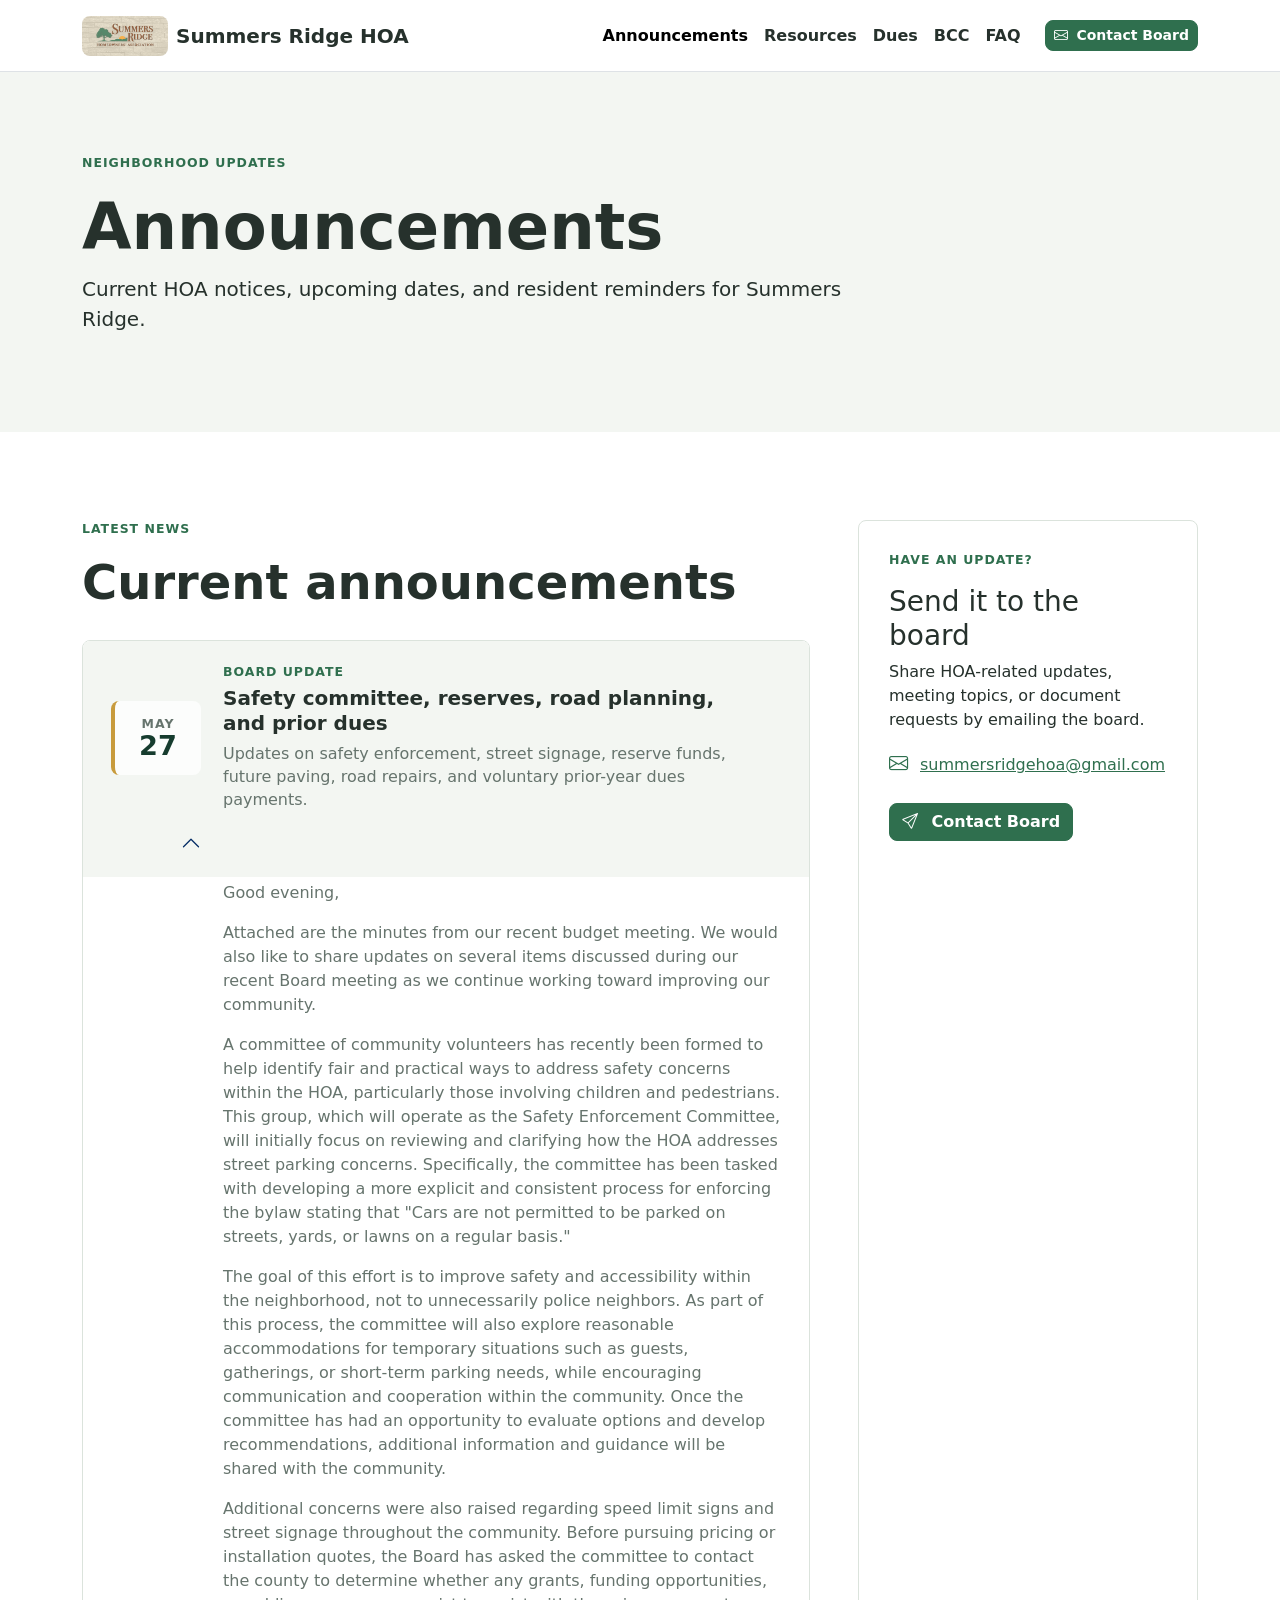
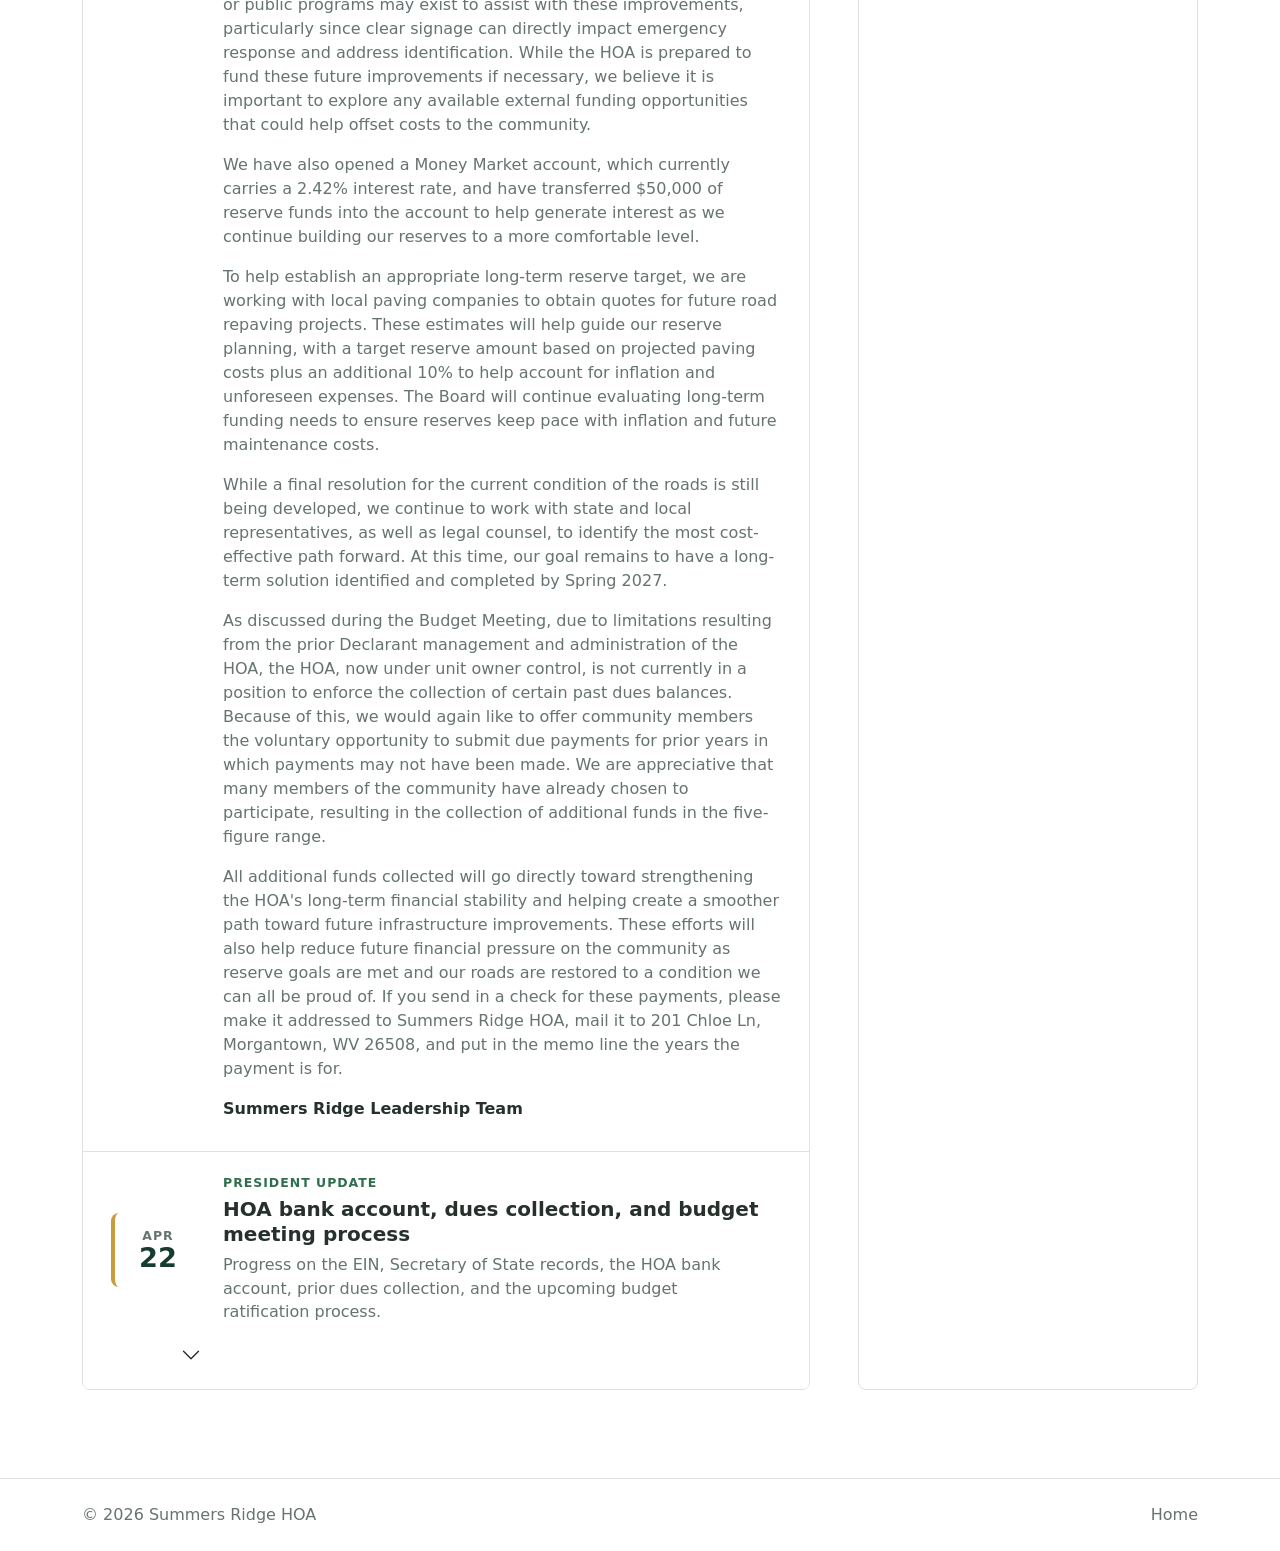
==== commit ee6b0fae: "Remove dues reminder from announcements" ====
--- a/announcements.html
+++ b/announcements.html
@@ -138,27 +138,7 @@
                   </div>
                 </article>
 
-                <article class="announcement-item accordion-item">
-                  <h3 class="accordion-header" id="announcement-dues-heading">
-                    <button class="announcement-button accordion-button collapsed" type="button" data-bs-toggle="collapse" data-bs-target="#announcement-dues" aria-expanded="false" aria-controls="announcement-dues">
-                      <span class="announcement-date" aria-hidden="true">
-                        <span>Jul</span>
-                        <strong>1</strong>
-                      </span>
-                      <span class="announcement-summary">
-                        <span class="eyebrow">Annual Dues</span>
-                        <span class="announcement-title">2026 HOA dues due</span>
-                        <span class="announcement-preview">Annual HOA dues are due by July 1, 2026.</span>
-                      </span>
-                    </button>
-                  </h3>
-                  <div id="announcement-dues" class="accordion-collapse collapse" aria-labelledby="announcement-dues-heading" data-bs-parent="#announcementsAccordion">
-                    <div class="accordion-body announcement-body">
-                      <p>Annual HOA dues are due by July 1, 2026. Checks should be made payable to Summers Ridge HOA with "2026 HOA Dues" in the memo line.</p>
-                      <a href="dues.html">View payment details</a>
-                    </div>
-                  </div>
-                </article>
+
               </div>
             </div>
 
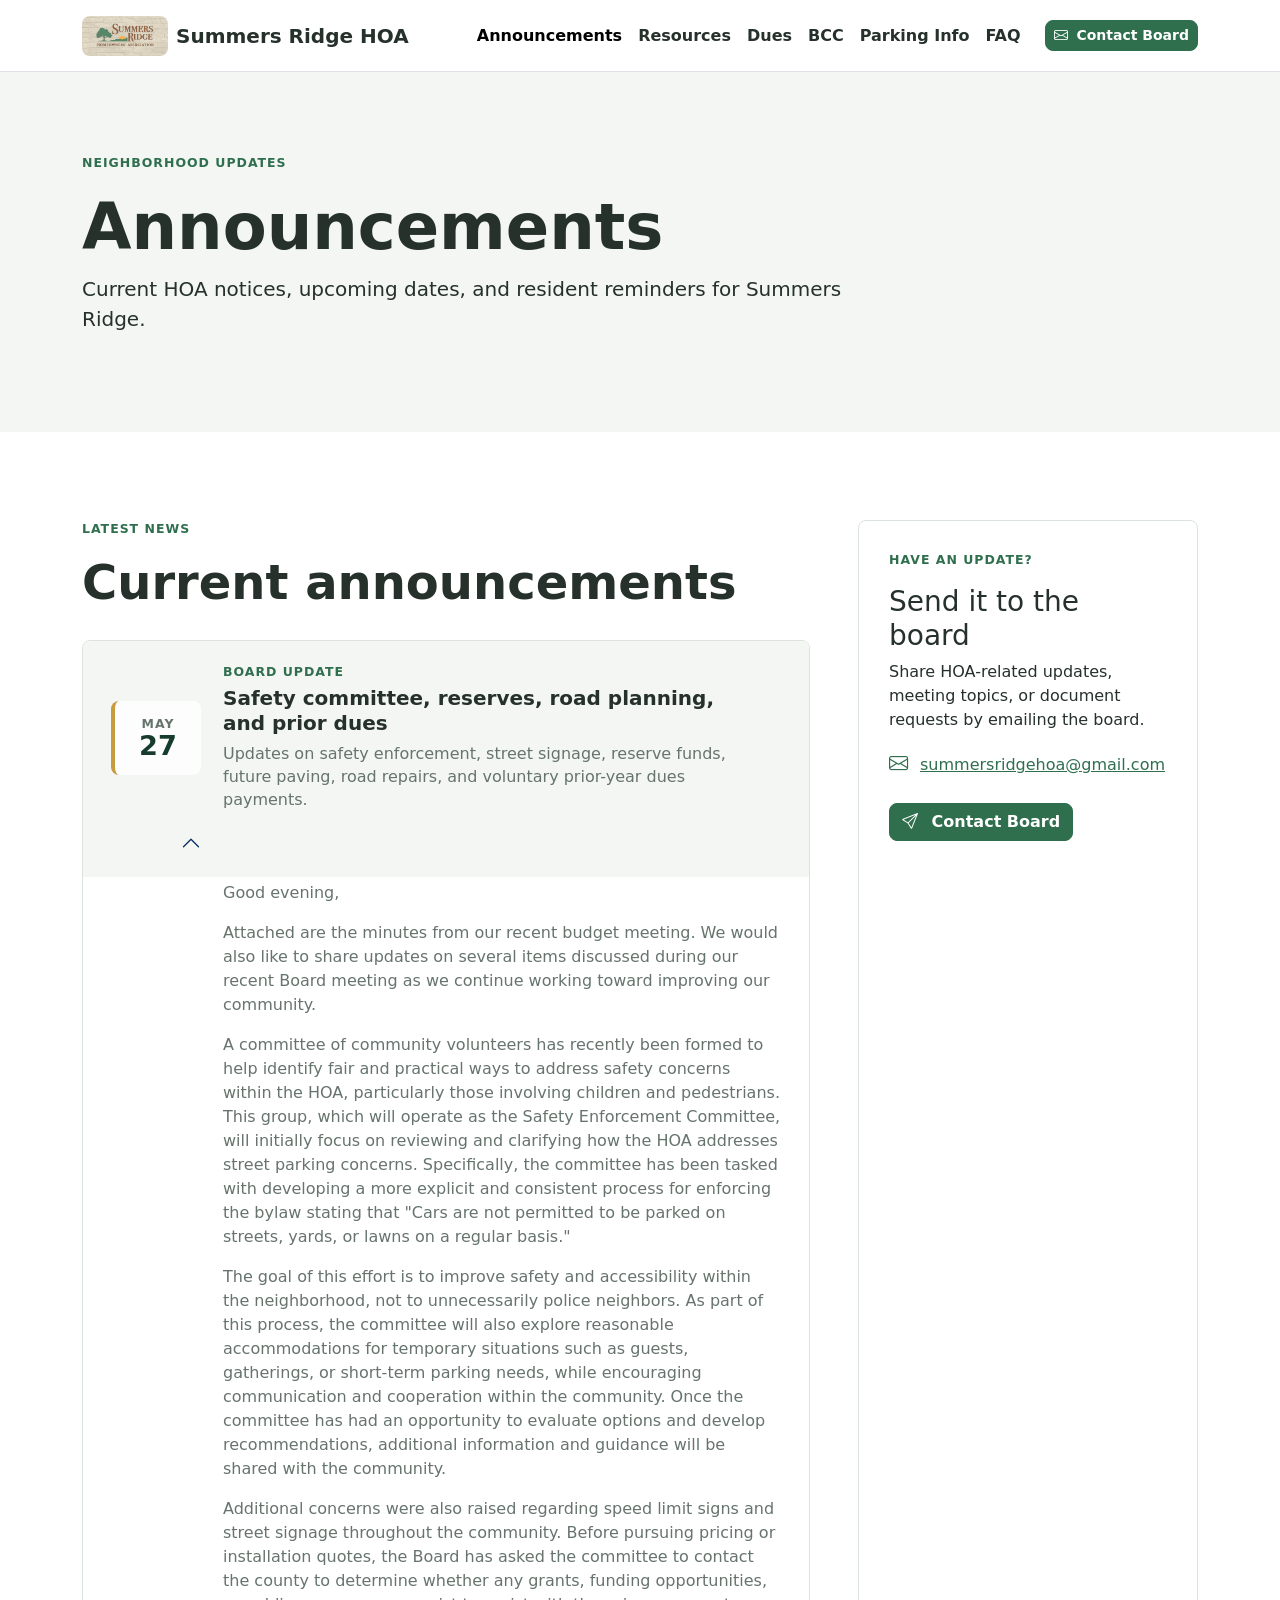
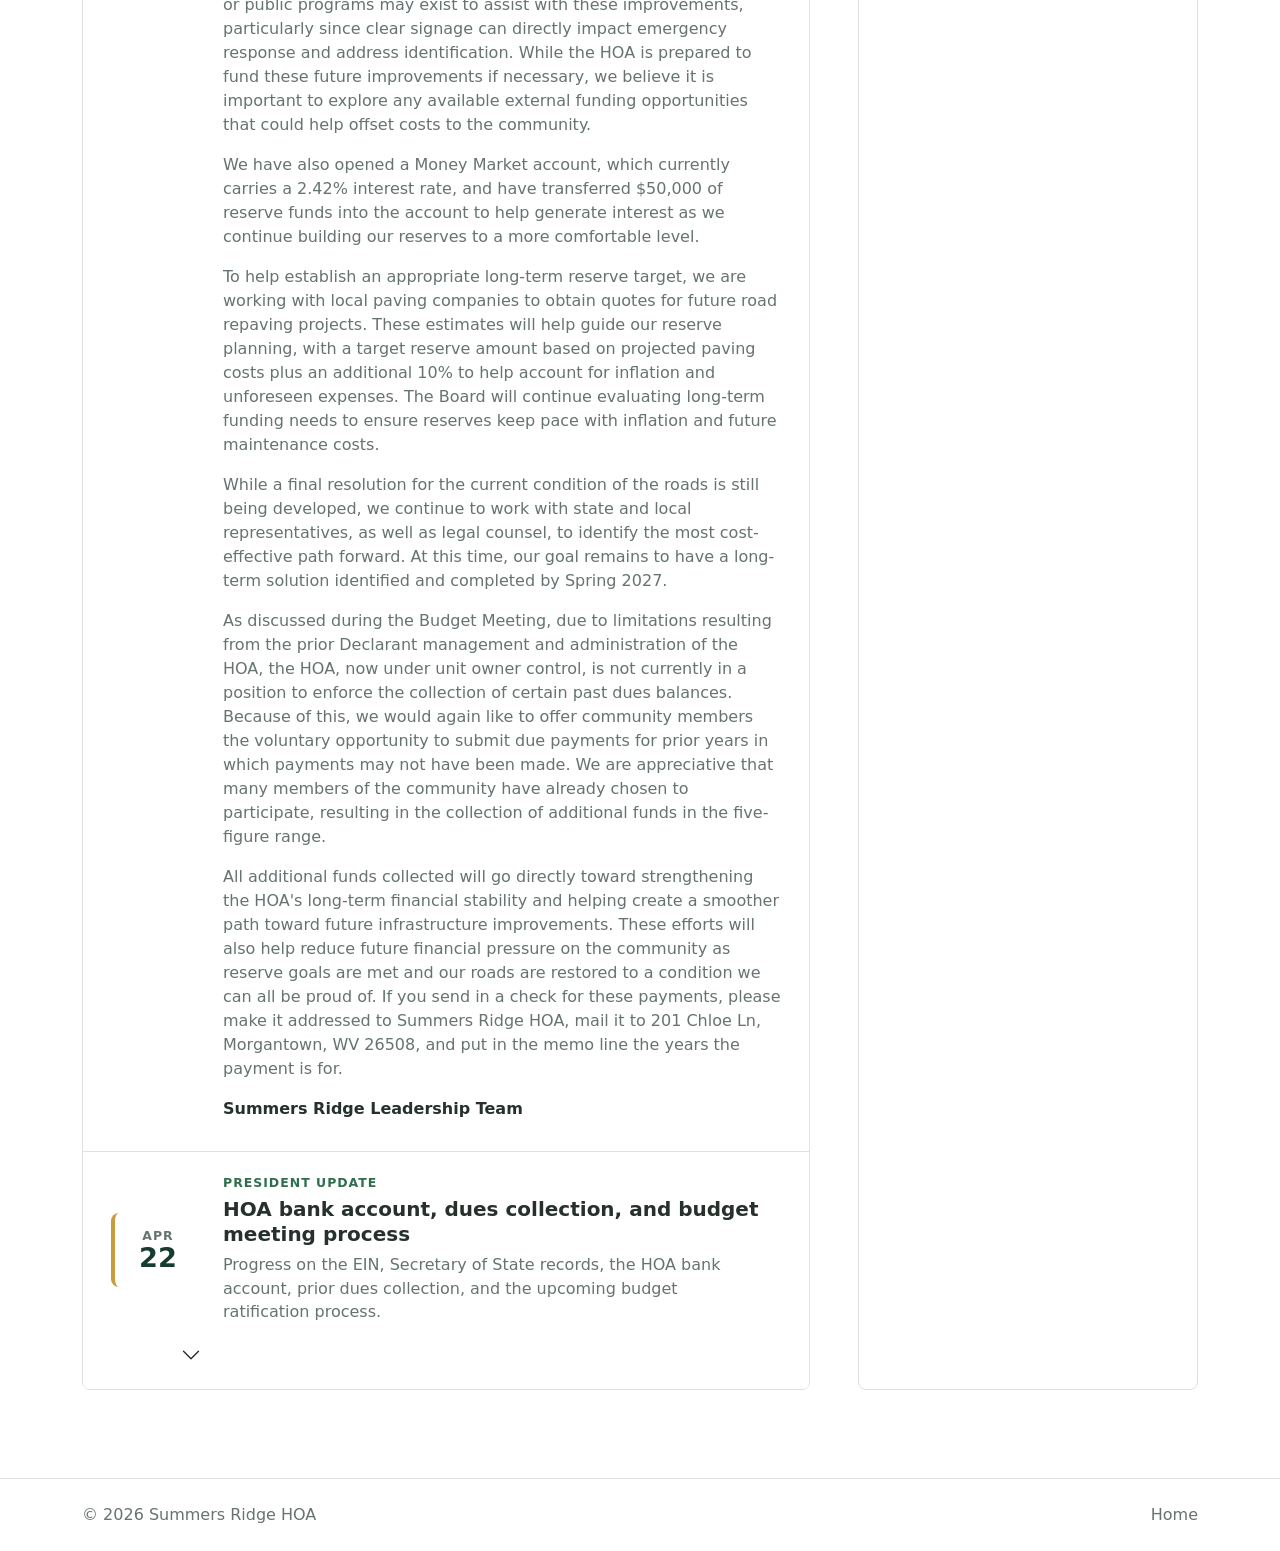
==== commit 40f237cf: "Add parking policy page" ====
--- a/announcements.html
+++ b/announcements.html
@@ -27,6 +27,7 @@
             <li class="nav-item"><a class="nav-link" href="index.html#resources">Resources</a></li>
             <li class="nav-item"><a class="nav-link" href="dues.html">Dues</a></li>
             <li class="nav-item"><a class="nav-link" href="bcc.html">BCC</a></li>
+            <li class="nav-item"><a class="nav-link" href="parking.html">Parking Info</a></li>
             <li class="nav-item"><a class="nav-link" href="faq.html">FAQ</a></li>
             <li class="nav-item ms-lg-3">
               <a class="btn btn-primary btn-sm" href="index.html#contact">
--- a/styles.css
+++ b/styles.css
@@ -152,6 +152,80 @@
   font-weight: 750;
 }
 
+.share-heading {
+  display: block;
+}
+
+.section-link {
+  align-items: center;
+  border-radius: 8px;
+  color: var(--sr-green);
+  display: inline-flex;
+  font-size: 0.62em;
+  line-height: 1;
+  margin-left: 10px;
+  opacity: 0.72;
+  position: relative;
+  text-decoration: none;
+}
+
+.section-link::after {
+  background: var(--sr-green-dark);
+  border-radius: 8px;
+  color: #fff;
+  content: "Copy link";
+  font-size: 0.75rem;
+  font-weight: 700;
+  left: 50%;
+  opacity: 0;
+  padding: 6px 8px;
+  pointer-events: none;
+  position: absolute;
+  top: calc(100% + 8px);
+  transform: translateX(-50%);
+  transition: opacity 160ms ease;
+  white-space: nowrap;
+  z-index: 3;
+}
+
+.section-link:hover,
+.section-link:focus {
+  color: var(--sr-green-dark);
+  opacity: 1;
+}
+
+.section-link:hover::after,
+.section-link:focus::after {
+  opacity: 1;
+}
+
+.section-link:focus-visible {
+  box-shadow: 0 0 0 0.2rem rgba(47, 111, 78, 0.18);
+  outline: 0;
+}
+
+.copy-toast {
+  background: var(--sr-green-dark);
+  border-radius: 8px;
+  top: 88px;
+  box-shadow: 0 14px 34px rgba(22, 60, 46, 0.24);
+  color: #fff;
+  font-weight: 700;
+  opacity: 0;
+  padding: 12px 18px;
+  right: 24px;
+  pointer-events: none;
+  position: fixed;
+  transform: translateY(-10px);
+  transition: opacity 160ms ease, transform 160ms ease;
+  z-index: 1080;
+}
+
+.copy-toast.is-visible {
+  opacity: 1;
+  transform: translateY(0);
+}
+
 .bg-soft {
   background: var(--sr-soft);
 }
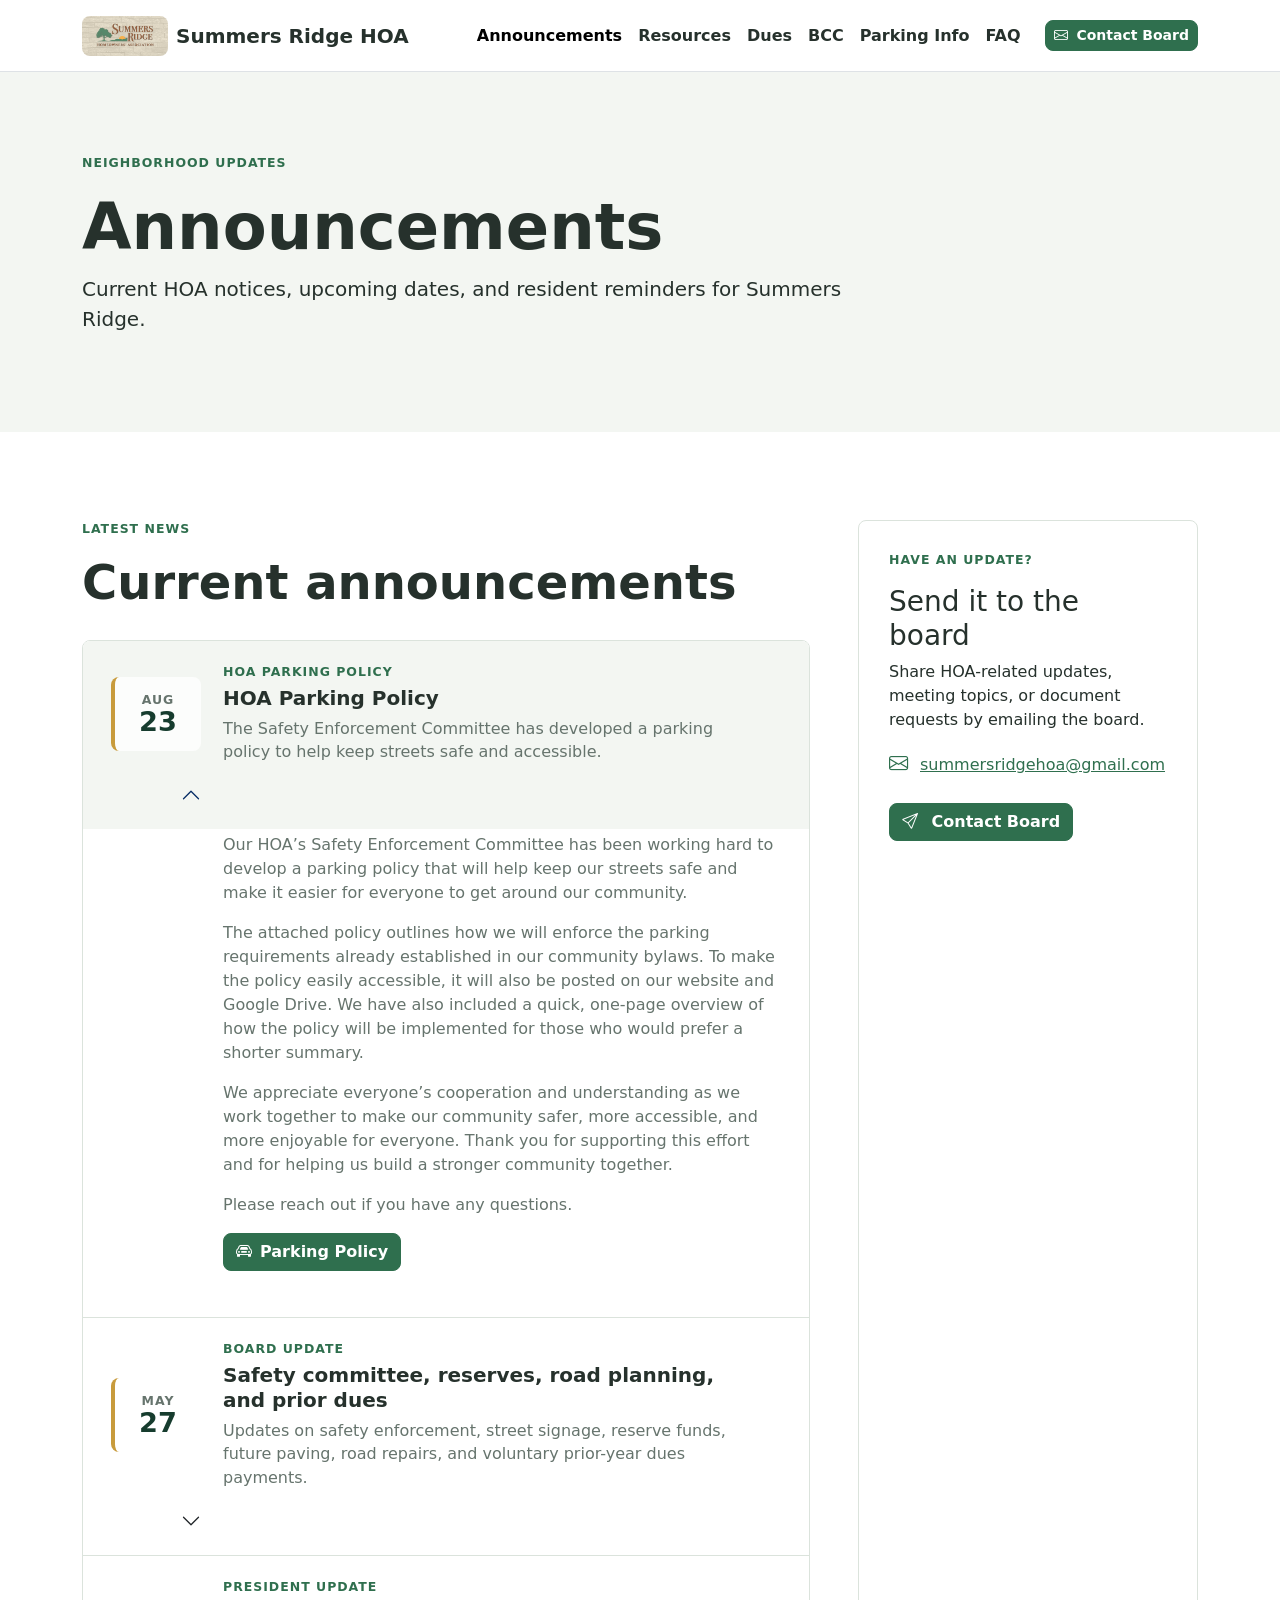
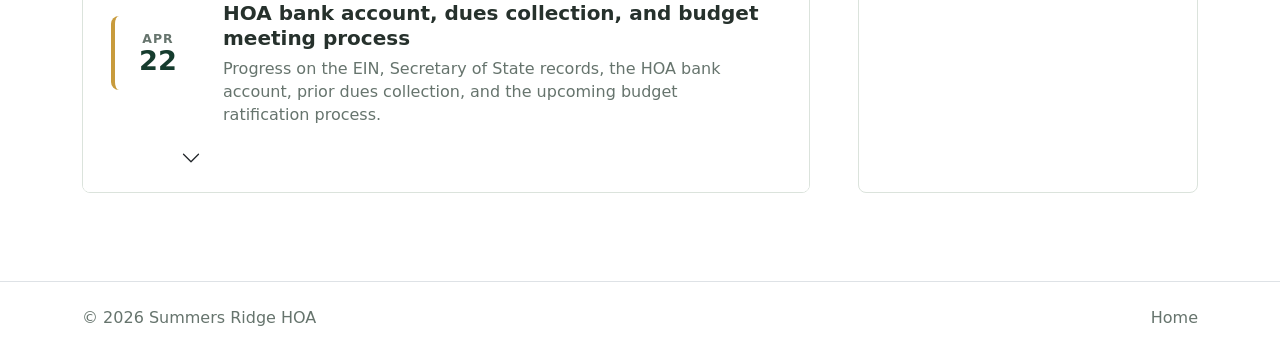
==== commit 32627ad6: "Add parking policy announcement" ====
--- a/announcements.html
+++ b/announcements.html
@@ -60,8 +60,37 @@
 
               <div class="announcement-list accordion" id="announcementsAccordion">
                 <article class="announcement-item accordion-item">
+                  <h3 class="accordion-header" id="announcement-parking-policy-heading">
+                    <button class="announcement-button accordion-button" type="button" data-bs-toggle="collapse" data-bs-target="#announcement-parking-policy" aria-expanded="true" aria-controls="announcement-parking-policy">
+                      <span class="announcement-date" aria-hidden="true">
+                        <span>Aug</span>
+                        <strong>23</strong>
+                      </span>
+                      <span class="announcement-summary">
+                        <span class="eyebrow">HOA Parking Policy</span>
+                        <span class="announcement-title">HOA Parking Policy</span>
+                        <span class="announcement-preview">The Safety Enforcement Committee has developed a parking policy to help keep streets safe and accessible.</span>
+                      </span>
+                    </button>
+                  </h3>
+                  <div id="announcement-parking-policy" class="accordion-collapse collapse show" aria-labelledby="announcement-parking-policy-heading" data-bs-parent="#announcementsAccordion">
+                    <div class="accordion-body announcement-body">
+                      <p>Our HOA’s Safety Enforcement Committee has been working hard to develop a parking policy that will help keep our streets safe and make it easier for everyone to get around our community.</p>
+
+                      <p>The attached policy outlines how we will enforce the parking requirements already established in our community bylaws. To make the policy easily accessible, it will also be posted on our website and Google Drive. We have also included a quick, one-page overview of how the policy will be implemented for those who would prefer a shorter summary.</p>
+
+                      <p>We appreciate everyone’s cooperation and understanding as we work together to make our community safer, more accessible, and more enjoyable for everyone. Thank you for supporting this effort and for helping us build a stronger community together.</p>
+
+                      <p>Please reach out if you have any questions.</p>
+
+                      <p><a class="btn btn-primary" href="parking.html"><i class="bi bi-car-front me-2" aria-hidden="true"></i>Parking Policy</a></p>
+                    </div>
+                  </div>
+                </article>
+
+                <article class="announcement-item accordion-item">
                   <h3 class="accordion-header" id="announcement-board-update-heading">
-                    <button class="announcement-button accordion-button" type="button" data-bs-toggle="collapse" data-bs-target="#announcement-board-update" aria-expanded="true" aria-controls="announcement-board-update">
+                    <button class="announcement-button accordion-button collapsed" type="button" data-bs-toggle="collapse" data-bs-target="#announcement-board-update" aria-expanded="false" aria-controls="announcement-board-update">
                       <span class="announcement-date" aria-hidden="true">
                         <span>May</span>
                         <strong>27</strong>
@@ -73,7 +102,7 @@
                       </span>
                     </button>
                   </h3>
-                  <div id="announcement-board-update" class="accordion-collapse collapse show" aria-labelledby="announcement-board-update-heading" data-bs-parent="#announcementsAccordion">
+                  <div id="announcement-board-update" class="accordion-collapse collapse" aria-labelledby="announcement-board-update-heading" data-bs-parent="#announcementsAccordion">
                     <div class="accordion-body announcement-body">
                       <p>Good evening,</p>
 
